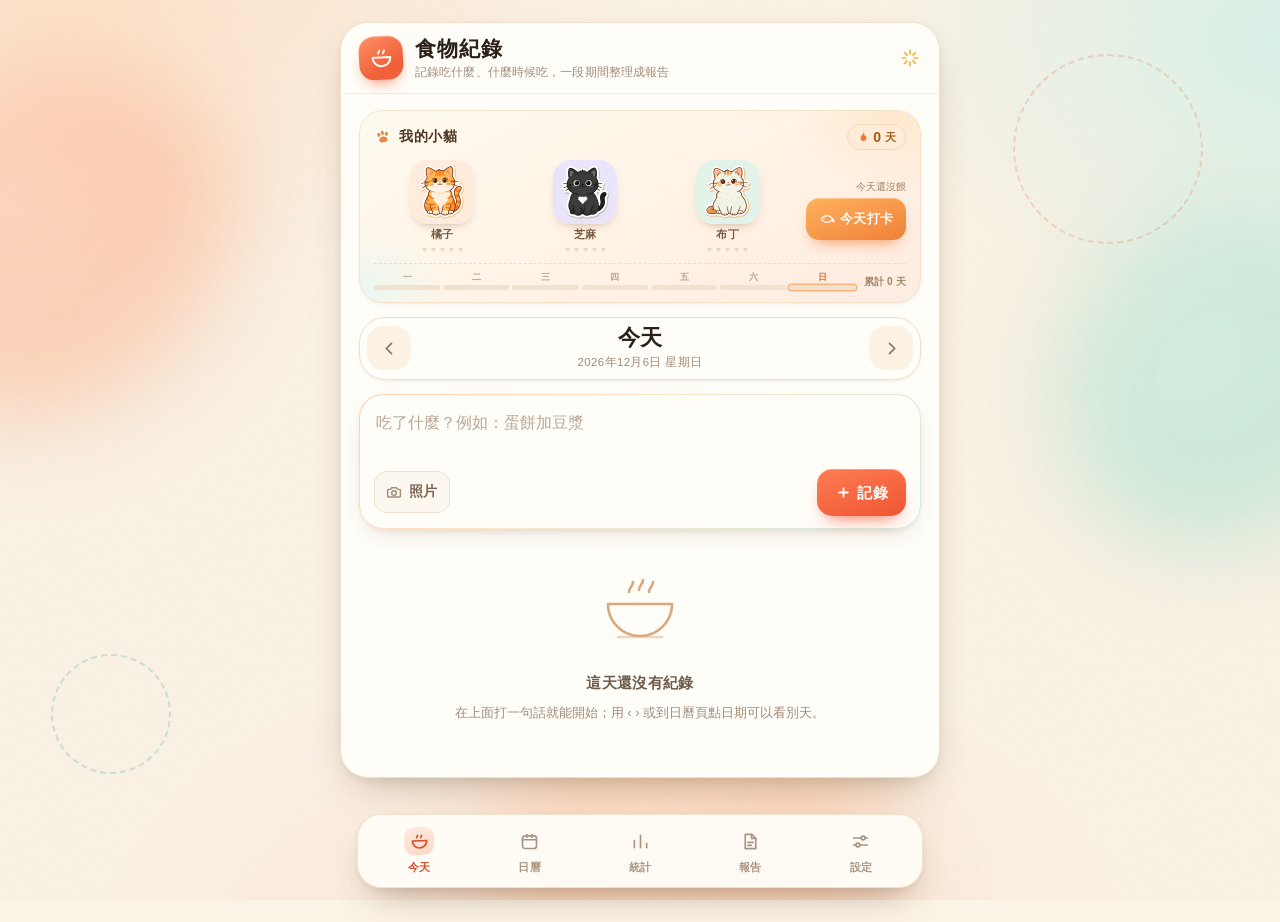
==== index.html @ bfd01aee "feat: 打卡里程碑成就徽章解鎖動畫（六角描邊＋星星蓋章＋光芒，純 CSS 無外部依賴）" ====
<!DOCTYPE html>
<html lang="zh-Hant">
<head>
<meta charset="utf-8">
<meta name="viewport" content="width=device-width,initial-scale=1,viewport-fit=cover">
<meta name="theme-color" content="#FBF3E6">
<meta name="creative-medium" content="interactive-prototype">
<title>食物紀錄</title>
<link rel="preload" as="style" href="styles.css">
<link rel="stylesheet" href="styles.css">
<link rel="preconnect" href="https://miaoda.feishu.cn" crossorigin="anonymous">
<link rel="stylesheet" href="https://miaoda.feishu.cn/fonts/css2?family=Nunito:wght@600;700;800;900&family=Noto+Sans+TC:wght@400;500;700;900&display=swap">
</head>
<body>

<div class="deco" aria-hidden="true">
  <span class="blob blob-a"></span>
  <span class="blob blob-b"></span>
  <span class="blob blob-c"></span>
  <span class="ring ring-a"></span>
  <span class="ring ring-b"></span>
</div>

<div class="app">
  <header class="appbar">
    <div class="brandmark" aria-hidden="true">
      <svg viewBox="0 0 24 24" fill="none" stroke="currentColor" stroke-width="1.8" stroke-linecap="round" stroke-linejoin="round">
        <path d="M3.5 11h17a8.5 8.5 0 0 1-17 0Z"></path>
        <path d="M9 7.2c0-1.4 1.1-1.5 1.1-2.7"></path>
        <path d="M13.6 7.2c0-1.4 1.1-1.5 1.1-2.7"></path>
      </svg>
    </div>
    <div class="brandtext">
      <h1>食物紀錄</h1>
      <p class="sub" id="subline">記錄吃什麼、什麼時候吃，一段期間整理成報告</p>
    </div>
    <span class="hspark" aria-hidden="true">
      <svg viewBox="0 0 24 24" fill="none" stroke="currentColor" stroke-width="1.8" stroke-linecap="round">
        <path d="M12 3.5v4M12 16.5v4M3.5 12h4M16.5 12h4M6.2 6.2l2.6 2.6M15.2 15.2l2.6 2.6M17.8 6.2l-2.6 2.6M8.8 15.2l-2.6 2.6"></path>
      </svg>
    </span>
  </header>

  <div class="demobar" id="demobar" hidden>示範模式 · 可以隨意點，重新整理就還原，不會動到你的紀錄</div>

  <main>
    <!-- 今天 -->
    <section class="view on" id="v-today">
      <section class="petcard" id="petCard" aria-labelledby="petTitle">
        <div class="pethead">
          <div class="ptitle">
            <span class="paw" aria-hidden="true">
              <svg viewBox="0 0 24 24" fill="currentColor"><ellipse cx="6.9" cy="8.4" rx="2.1" ry="2.7"></ellipse><ellipse cx="12" cy="6.4" rx="2.1" ry="2.8"></ellipse><ellipse cx="17.1" cy="8.4" rx="2.1" ry="2.7"></ellipse><path d="M12 11.3c3.1 0 5.6 2.2 5.6 4.6 0 2-1.8 3.2-4 3.2-1.1 0-1.6-.3-1.6-.3s-.5.3-1.6.3c-2.2 0-4-1.2-4-3.2 0-2.4 2.5-4.6 5.6-4.6Z"></path></svg>
            </span>
            <h2 id="petTitle">我的小貓</h2>
          </div>
          <div class="streak" title="連續打卡天數">
            <span class="flame" aria-hidden="true"><svg viewBox="0 0 24 24" fill="currentColor"><path d="M12.7 2.4c.4 3-1.1 4.4-2.5 5.7-1.6 1.4-3.1 2.9-3.1 5.9a5.9 5.9 0 0 0 11.8 0c0-2.3-1-3.9-2.2-5.3-.5 1-1.2 1.7-2 1.8.9-2.9.4-5.8-2-8.1Z"></path></svg></span>
            <b id="petStreak">0</b><span>天</span>
          </div>
        </div>

        <div class="petmain">
          <div class="petrow" id="petRow"></div>
          <div class="petcta">
            <p class="pethint" id="petHint">今天還沒餵</p>
            <button class="checkin" id="petBtn" type="button">
              <svg viewBox="0 0 24 24" fill="none" stroke="currentColor" stroke-width="1.9" stroke-linecap="round" stroke-linejoin="round" aria-hidden="true"><path d="M3.2 12c2.5-3.5 5.5-5.2 9.2-5.2 3.3 0 6 1.8 7.9 5.2-1.9 3.4-4.6 5.2-7.9 5.2-3.7 0-6.7-1.7-9.2-5.2Z"></path><path d="M20.3 12c.9.4 1.5 1 1.8 1.8.3.8.3 1.6 0 2.4-.9-.4-1.5-1-1.8-1.8"></path><circle cx="7.6" cy="11.2" r="0.9" fill="currentColor" stroke="none"></circle></svg>
              <span id="petBtnLabel">今天打卡</span>
            </button>
          </div>
          <div class="bubble" id="petBubble" role="status" aria-live="polite"></div>
        </div>

        <div class="petweek">
          <div class="week" id="petWeek" aria-hidden="true"></div>
          <span class="ptotal" id="petTotalLine">累計 0 天</span>
        </div>
      </section>

      <div class="daterow">
        <button class="iconbtn" id="prevDay" aria-label="前一天">
          <svg viewBox="0 0 24 24" fill="none" stroke="currentColor" stroke-width="2.2" stroke-linecap="round" stroke-linejoin="round"><path d="M14.5 5.5 8 12l6.5 6.5"></path></svg>
        </button>
        <div class="mid">
          <div class="day" id="dayLabel">今天</div>
          <div class="date" id="dateLabel"></div>
        </div>
        <button class="iconbtn" id="nextDay" aria-label="後一天">
          <svg viewBox="0 0 24 24" fill="none" stroke="currentColor" stroke-width="2.2" stroke-linecap="round" stroke-linejoin="round"><path d="M9.5 5.5 16 12l-6.5 6.5"></path></svg>
        </button>
      </div>

      <div class="composer">
        <label class="sr-only" for="quickText">吃了什麼</label>
        <textarea id="quickText" rows="2" placeholder="吃了什麼？例如：蛋餅加豆漿"></textarea>
        <div class="crow">
          <button class="chipbtn" id="photoBtn" type="button">
            <span class="ico" aria-hidden="true">
              <svg viewBox="0 0 24 24" fill="none" stroke="currentColor" stroke-width="1.9" stroke-linecap="round" stroke-linejoin="round">
                <path d="M4.5 8.5h3l1.4-2.2h6.2l1.4 2.2h3a1 1 0 0 1 1 1v8.2a1 1 0 0 1-1 1h-15a1 1 0 0 1-1-1V9.5a1 1 0 0 1 1-1Z"></path>
                <circle cx="12" cy="13.4" r="3.1"></circle>
              </svg>
            </span>
            <span id="photoLabel">照片</span>
          </button>
          <span class="hint" id="photoHint"></span>
          <span class="spacer"></span>
          <button class="primary" id="addBtn" type="button">
            <svg viewBox="0 0 24 24" fill="none" stroke="currentColor" stroke-width="2.6" stroke-linecap="round" aria-hidden="true"><path d="M12 6v12M6 12h12"></path></svg>
            <span>記錄</span>
          </button>
        </div>
        <input type="file" id="photoInput" accept="image/*" hidden>
      </div>

      <div class="freq" id="freqWrap" hidden>
        <div class="lbl">最近常吃</div>
        <div class="row" id="freqRow"></div>
      </div>

      <div id="entryList"></div>
    </section>

    <!-- 日曆 -->
    <section class="view" id="v-calendar">
      <div class="calbar">
        <button class="iconbtn" id="calPrev" aria-label="上個月">
          <svg viewBox="0 0 24 24" fill="none" stroke="currentColor" stroke-width="2.2" stroke-linecap="round" stroke-linejoin="round"><path d="M14.5 5.5 8 12l6.5 6.5"></path></svg>
        </button>
        <div class="t" id="calTitle"></div>
        <button class="iconbtn" id="calNext" aria-label="下個月">
          <svg viewBox="0 0 24 24" fill="none" stroke="currentColor" stroke-width="2.2" stroke-linecap="round" stroke-linejoin="round"><path d="M9.5 5.5 16 12l-6.5 6.5"></path></svg>
        </button>
      </div>
      <div class="calpanel">
        <div class="wd"><span>日</span><span>一</span><span>二</span><span>三</span><span>四</span><span>五</span><span>六</span></div>
        <div class="grid" id="calGrid"></div>
      </div>
      <div class="calsum" id="calSum"></div>
      <div class="calday" id="calDay"></div>
    </section>

    <!-- 統計 -->
    <section class="view" id="v-stats">
      <div class="rangerow" id="rangeRow">
        <button class="rchip" data-range="7">最近 7 天</button>
        <button class="rchip on" data-range="30">最近 30 天</button>
        <button class="rchip" data-range="month">本月</button>
        <button class="rchip" data-range="lastmonth">上月</button>
        <button class="rchip" data-range="custom">自訂</button>
      </div>
      <div class="customrange" id="customRange">
        <input type="date" id="fromDate">
        <span class="to">到</span>
        <input type="date" id="toDate">
        <button class="ghost" id="applyRange">套用</button>
      </div>
      <div class="period" id="periodLine"></div>

      <div class="tiles" id="statTiles"></div>

      <div class="sec">
        <h3><span class="sq mint"></span>記錄完整度</h3>
        <div id="completeness"></div>
      </div>

      <div class="sec">
        <h3><span class="sq grape"></span>最常出現</h3>
        <ul class="rank" id="rankList"></ul>
      </div>

      <div class="sec">
        <h3><span class="sq sun"></span>進食時間分布</h3>
        <div class="hours" id="hourBars"></div>
        <div class="axisline"><span>0</span><span>6</span><span>12</span><span>18</span><span>23</span></div>
        <div class="hint" id="timeLine"></div>
      </div>
    </section>

    <!-- 報告 -->
    <section class="view" id="v-report">
      <div class="rangerow no-print" id="repRangeRow">
        <button class="rchip" data-range="7">最近 7 天</button>
        <button class="rchip on" data-range="30">最近 30 天</button>
        <button class="rchip" data-range="month">本月</button>
        <button class="rchip" data-range="lastmonth">上月</button>
        <button class="rchip" data-range="custom">自訂</button>
      </div>
      <div class="customrange no-print" id="repCustomRange">
        <input type="date" id="repFrom">
        <span class="to">到</span>
        <input type="date" id="repTo">
        <button class="ghost" id="repApply">套用</button>
      </div>
      <div class="opts no-print">
        <label><input type="checkbox" id="optTime" checked>時間</label>
        <label><input type="checkbox" id="optPhoto" checked>照片</label>
        <label><input type="checkbox" id="optSym" checked>症狀</label>
        <label><input type="checkbox" id="optNote" checked>備註</label>
      </div>
      <button class="primary wide no-print" id="printBtn" type="button">
        <svg viewBox="0 0 24 24" fill="none" stroke="currentColor" stroke-width="1.9" stroke-linecap="round" stroke-linejoin="round" aria-hidden="true">
          <path d="M7 9V4.5h10V9"></path>
          <path d="M7 17H5.2a1.2 1.2 0 0 1-1.2-1.2v-5.6A1.2 1.2 0 0 1 5.2 9h13.6a1.2 1.2 0 0 1 1.2 1.2v5.6a1.2 1.2 0 0 1-1.2 1.2H17"></path>
          <path d="M7 13.5h10v6H7Z"></path>
        </svg>
        <span>列印 / 存成 PDF</span>
      </button>
      <div class="hint center no-print">在列印對話框選「另存為 PDF」即可</div>
      <div class="sheet" id="reportSheet"></div>
    </section>

    <!-- 設定 -->
    <section class="view" id="v-settings">
      <div class="vhead">
        <h2>資料與備份</h2>
        <p>紀錄只留在這台裝置，備份是你的安全網。</p>
      </div>

      <button class="setbtn" id="exportBtn">
        <span class="ico"><svg viewBox="0 0 24 24" fill="none" stroke="currentColor" stroke-width="1.9" stroke-linecap="round" stroke-linejoin="round"><path d="M12 4v11"></path><path d="m7.5 10.5 4.5 4.5 4.5-4.5"></path><path d="M5 18.5h14"></path></svg></span>
        <span class="lbl">匯出備份</span><span class="k">JSON</span>
      </button>
      <label class="setbtn" id="importBtn" for="importInput">
        <span class="ico"><svg viewBox="0 0 24 24" fill="none" stroke="currentColor" stroke-width="1.9" stroke-linecap="round" stroke-linejoin="round"><path d="M12 15V4"></path><path d="m7.5 8.5 4.5-4.5 4.5 4.5"></path><path d="M5 18.5h14"></path></svg></span>
        <span class="lbl">匯入備份</span><span class="k">合併資料</span>
      </label>
      <input type="file" id="importInput" accept="application/json,.json" style="position:absolute;left:-9999px;top:0;width:1px;height:1px;opacity:0">
      <button class="setbtn" id="copyBtn">
        <span class="ico"><svg viewBox="0 0 24 24" fill="none" stroke="currentColor" stroke-width="1.9" stroke-linecap="round" stroke-linejoin="round"><rect x="8.5" y="8.5" width="11" height="11" rx="2.2"></rect><path d="M15.5 8.5v-2a1 1 0 0 0-1-1h-9a1 1 0 0 0-1 1v9a1 1 0 0 0 1 1h2"></path></svg></span>
        <span class="lbl">複製備份文字</span><span class="k">匯出失敗時用</span>
      </button>
      <button class="setbtn" id="deployBtn">
        <span class="ico"><svg viewBox="0 0 24 24" fill="none" stroke="currentColor" stroke-width="1.9" stroke-linecap="round" stroke-linejoin="round"><path d="M12 3.5v10"></path><path d="m8 10 4 4 4-4"></path><path d="M4.5 15.5v3a1.5 1.5 0 0 0 1.5 1.5h12a1.5 1.5 0 0 0 1.5-1.5v-3"></path></svg></span>
        <span class="lbl">下載單檔案</span><span class="k">部署用 · HTML</span>
      </button>
      <button class="setbtn" id="storageBtn">
        <span class="ico"><svg viewBox="0 0 24 24" fill="none" stroke="currentColor" stroke-width="1.9" stroke-linecap="round" stroke-linejoin="round"><ellipse cx="12" cy="6.5" rx="7" ry="3"></ellipse><path d="M5 6.5v11c0 1.7 3.1 3 7 3s7-1.3 7-3v-11"></path><path d="M5 12c0 1.7 3.1 3 7 3s7-1.3 7-3"></path></svg></span>
        <span class="lbl">本機儲存空間</span><span class="k" id="storageLine">查看</span>
      </button>
      <button class="setbtn" id="demoBtn">
        <span class="ico"><svg viewBox="0 0 24 24" fill="none" stroke="currentColor" stroke-width="1.9" stroke-linecap="round" stroke-linejoin="round"><path d="M12 3.5 14.1 9l5.9.4-4.6 3.7 1.5 5.7-4.9-3-4.9 3 1.5-5.7L4 9.4 9.9 9Z"></path></svg></span>
        <span class="lbl">載入範例資料</span><span class="k">測試用</span>
      </button>
      <button class="setbtn dangerbtn" id="clearBtn">
        <span class="ico"><svg viewBox="0 0 24 24" fill="none" stroke="currentColor" stroke-width="1.9" stroke-linecap="round" stroke-linejoin="round"><path d="M4.5 7h15"></path><path d="M9.5 7V4.8h5V7"></path><path d="M6.5 7l.9 12.2h9.2L17.5 7"></path></svg></span>
        <span class="lbl">清空所有紀錄</span><span class="k">不可復原</span>
      </button>

      <div class="info">
        <p>資料只存在這台裝置的瀏覽器裡（IndexedDB），不會上傳。</p>
        <p>換裝置、換網址、清瀏覽器資料、或長時間（超過一週）沒開，都可能看不到舊紀錄，所以請定期「匯出備份」。</p>
        <p class="backupline" id="backupLine">還沒有備份紀錄</p>
        <p class="ver">目前版本：v0.2（日曆可就地查看與修改）</p>
      </div>
    </section>
  </main>
</div>

<nav class="tabbar" id="tabbar">
  <button class="on" data-view="today">
    <span class="ic"><svg viewBox="0 0 24 24" fill="none" stroke="currentColor" stroke-width="1.9" stroke-linecap="round" stroke-linejoin="round"><path d="M3.8 11.2h16.4a8.2 8.2 0 0 1-16.4 0Z"></path><path d="M9 7.6c0-1.3 1-1.4 1-2.6"></path><path d="M13.6 7.6c0-1.3 1-1.4 1-2.6"></path></svg></span>
    <span>今天</span>
  </button>
  <button data-view="calendar">
    <span class="ic"><svg viewBox="0 0 24 24" fill="none" stroke="currentColor" stroke-width="1.9" stroke-linecap="round" stroke-linejoin="round"><rect x="4" y="5.5" width="16" height="14.5" rx="3"></rect><path d="M4 10h16M9 4v3M15 4v3"></path></svg></span>
    <span>日曆</span>
  </button>
  <button data-view="stats">
    <span class="ic"><svg viewBox="0 0 24 24" fill="none" stroke="currentColor" stroke-width="1.9" stroke-linecap="round" stroke-linejoin="round"><path d="M5 19V11M12 19V5M19 19v-5"></path></svg></span>
    <span>統計</span>
  </button>
  <button data-view="report">
    <span class="ic"><svg viewBox="0 0 24 24" fill="none" stroke="currentColor" stroke-width="1.9" stroke-linecap="round" stroke-linejoin="round"><path d="M6 3.8h7.5l4.5 4.5v11.9H6Z"></path><path d="M13.2 3.9v4.6h4.5M9 13h6M9 16.5h4"></path></svg></span>
    <span>報告</span>
  </button>
  <button data-view="settings">
    <span class="ic"><svg viewBox="0 0 24 24" fill="none" stroke="currentColor" stroke-width="1.9" stroke-linecap="round" stroke-linejoin="round"><path d="M4 8h9M17 8h3M4 16h3M11 16h9"></path><circle cx="15" cy="8" r="2.2"></circle><circle cx="9" cy="16" r="2.2"></circle></svg></span>
    <span>設定</span>
  </button>
</nav>

<div class="toast" id="toast"><span id="toastText"></span><button id="toastAct" hidden></button></div>

<div class="badgefx" id="badgeFx" hidden aria-hidden="true">
  <div class="badgecard" role="dialog" aria-modal="true" aria-labelledby="badgeTitle">
    <div class="badgewrap">
      <svg class="badgerays" viewBox="0 0 200 200" aria-hidden="true">
        <g>
          <rect x="97" y="10" width="6" height="30" rx="3" transform="rotate(0 100 100)"></rect>
          <rect x="97" y="10" width="6" height="30" rx="3" transform="rotate(30 100 100)"></rect>
          <rect x="97" y="10" width="6" height="30" rx="3" transform="rotate(60 100 100)"></rect>
          <rect x="97" y="10" width="6" height="30" rx="3" transform="rotate(90 100 100)"></rect>
          <rect x="97" y="10" width="6" height="30" rx="3" transform="rotate(120 100 100)"></rect>
          <rect x="97" y="10" width="6" height="30" rx="3" transform="rotate(150 100 100)"></rect>
          <rect x="97" y="10" width="6" height="30" rx="3" transform="rotate(180 100 100)"></rect>
          <rect x="97" y="10" width="6" height="30" rx="3" transform="rotate(210 100 100)"></rect>
          <rect x="97" y="10" width="6" height="30" rx="3" transform="rotate(240 100 100)"></rect>
          <rect x="97" y="10" width="6" height="30" rx="3" transform="rotate(270 100 100)"></rect>
          <rect x="97" y="10" width="6" height="30" rx="3" transform="rotate(300 100 100)"></rect>
          <rect x="97" y="10" width="6" height="30" rx="3" transform="rotate(330 100 100)"></rect>
        </g>
      </svg>
      <svg class="badgehex" viewBox="0 0 200 200" aria-hidden="true">
        <path class="hex-fill" d="M100 27 L157 60 V140 L100 173 L43 140 V60 Z"></path>
        <path class="hex-stroke" d="M100 14 L168 53 V147 L100 186 L32 147 V53 Z" pathLength="100"></path>
      </svg>
      <svg class="badgestar" viewBox="0 0 24 24" aria-hidden="true">
        <path d="M12 2.2l2.95 6.2 6.75.93-4.9 4.63 1.2 6.64L12 17.42l-6 3.18 1.2-6.64-4.9-4.63 6.75-.93Z"></path>
      </svg>
    </div>
    <p class="badgekicker">成就解鎖</p>
    <h2 class="badgetitle" id="badgeTitle">初次相遇</h2>
    <p class="badgesub" id="badgeSub">連續 1 天 · 親密度 1／5</p>
    <p class="badgetap">點一下關閉</p>
  </div>
</div>

<script src="app.js"></script>
</body>
</html>
---- styles.css ----
/* =========================================================
   食物紀錄 — 暖奶油手帳視覺
   ========================================================= */

:root{
  --cream:#FBF3E6;
  --paper:#FFFDF8;
  --paper-2:#FDF7ED;
  --ink:#2C2118;
  --ink-2:#6F5D4B;
  --ink-3:#A08D78;
  --line:#EFDFC9;
  --line-2:#F6EBDB;

  --tomato:#F0603A;
  --tomato-d:#D64E2B;
  --tomato-soft:#FFE8DF;
  --sun:#E7A11A;
  --sun-soft:#FFF2D2;
  --mint:#1FA890;
  --mint-soft:#DDF4EE;
  --grape:#7A5FE6;
  --grape-soft:#EBE5FF;
  --sky:#3E7FE0;
  --sky-soft:#E4EEFF;
  --amber:#C87A18;
  --amber-soft:#FDEFD8;

  --r-xl:28px;
  --r-lg:22px;
  --r-md:16px;
  --r-sm:12px;

  --sh-1:0 1px 2px rgba(92,61,28,.05), 0 3px 8px -3px rgba(92,61,28,.06);
  --sh-2:0 10px 26px -14px rgba(92,61,28,.30), 0 2px 6px rgba(92,61,28,.05);
  --sh-3:0 18px 40px -18px rgba(92,61,28,.42), 0 3px 10px rgba(92,61,28,.06);

  --font-body:"Noto Sans TC",-apple-system,"PingFang TC","Microsoft JhengHei",sans-serif;
  --font-num:"Nunito","Noto Sans TC",-apple-system,sans-serif;
}

*{box-sizing:border-box;-webkit-tap-highlight-color:transparent}
html,body{margin:0;padding:0}
html{-webkit-text-size-adjust:100%}

body{
  min-height:100vh;
  color:var(--ink);
  font-family:var(--font-body);
  font-size:16px;
  line-height:1.55;
  background:
    radial-gradient(880px 600px at 6% -8%, #FFE2C8 0%, rgba(255,226,200,0) 62%),
    radial-gradient(720px 520px at 102% 4%, #D9F2E9 0%, rgba(217,242,233,0) 58%),
    radial-gradient(900px 620px at 48% 112%, #FFE6D6 0%, rgba(255,230,214,0) 60%),
    var(--cream);
  background-attachment:fixed;
}

body::after{
  content:"";
  position:fixed;
  inset:0;
  pointer-events:none;
  z-index:0;
  opacity:.32;
  background-image:url("data:image/svg+xml;utf8,<svg xmlns='http://www.w3.org/2000/svg' width='140' height='140'><filter id='n'><feTurbulence type='fractalNoise' baseFrequency='.82' numOctaves='3' stitchTiles='stitch'/><feColorMatrix type='saturate' values='0'/></filter><rect width='140' height='140' filter='url(%23n)' opacity='.24'/></svg>");
  mix-blend-mode:multiply;
}

.sr-only{position:absolute;width:1px;height:1px;padding:0;margin:-1px;overflow:hidden;clip:rect(0 0 0 0);white-space:nowrap;border:0}

::selection{background:#FFD9C9;color:#4A2A18}

:where(button,input,textarea,select,label[for]):focus-visible{
  outline:2px solid var(--tomato);
  outline-offset:2px;
  border-radius:10px;
}

/* ---------- 背景裝飾 ---------- */
.deco{position:fixed;inset:0;z-index:0;pointer-events:none;overflow:hidden}
.blob{position:absolute;border-radius:50%;filter:blur(46px);opacity:.55;animation:drift 26s ease-in-out infinite alternate}
.blob-a{width:380px;height:380px;left:-130px;top:6%;background:radial-gradient(circle at 35% 35%,#FFC7A6,#FFB18B 60%,rgba(255,177,139,0) 72%)}
.blob-b{width:340px;height:340px;right:-120px;top:24%;background:radial-gradient(circle at 40% 40%,#BEEBDD,#9EE0CE 60%,rgba(158,224,206,0) 72%);animation-delay:-7s}
.blob-c{width:420px;height:420px;left:38%;bottom:-190px;background:radial-gradient(circle at 40% 40%,#FFD6B8,#FFC6A4 60%,rgba(255,198,164,0) 72%);animation-delay:-14s}
.ring{position:absolute;border:2px dashed rgba(240,96,58,.22);border-radius:50%}
.ring-a{width:190px;height:190px;right:6%;top:6%}
.ring-b{width:120px;height:120px;left:4%;bottom:14%;border-color:rgba(31,168,144,.22)}
@keyframes drift{from{transform:translate3d(0,0,0) scale(1)}to{transform:translate3d(18px,-24px,0) scale(1.07)}}

/* ---------- 應用外殼 ---------- */
.app{
  position:relative;
  z-index:1;
  width:100%;
  max-width:600px;
  margin:22px auto 120px;
  background:var(--paper);
  border:1px solid #F1E1CC;
  border-radius:var(--r-xl);
  box-shadow:var(--sh-3);
}

.appbar{
  position:sticky;
  top:0;
  z-index:24;
  display:flex;
  align-items:center;
  gap:12px;
  padding:13px 18px 12px;
  background:rgba(255,253,248,.9);
  backdrop-filter:blur(14px) saturate(1.2);
  -webkit-backdrop-filter:blur(14px) saturate(1.2);
  border-bottom:1px solid var(--line-2);
  border-radius:var(--r-xl) var(--r-xl) 0 0;
}
.brandmark{
  flex:0 0 auto;
  width:44px;height:44px;
  border-radius:15px;
  display:grid;place-items:center;
  color:#fff;
  background:linear-gradient(150deg,#FF8F63,#F0603A 70%);
  box-shadow:0 8px 16px -8px rgba(240,96,58,.95), inset 0 1px 0 rgba(255,255,255,.35);
  transform:rotate(-3deg);
}
.brandmark svg{width:25px;height:25px}
.brandtext{flex:1;min-width:0}
.appbar h1{
  margin:0;
  font-size:21px;
  font-weight:900;
  letter-spacing:.04em;
  line-height:1.25;
}
.appbar .sub{
  margin:2px 0 0;
  font-size:11.5px;
  color:var(--ink-3);
  line-height:1.45;
  letter-spacing:.01em;
}
.hspark{flex:0 0 auto;color:#F2B23C;animation:twinkle 4.5s ease-in-out infinite}
.hspark svg{width:22px;height:22px;display:block}
@keyframes twinkle{0%,100%{transform:scale(.9) rotate(0);opacity:.7}50%{transform:scale(1.08) rotate(18deg);opacity:1}}

.demobar{
  margin:0;
  padding:9px 16px;
  background:linear-gradient(90deg,#FFF0D6,#FFE6C7);
  color:#8A5A10;
  font-size:12px;
  font-weight:600;
  text-align:center;
  border-bottom:1px solid #F3DCB8;
  line-height:1.5;
}

main{padding:16px 18px 26px}
.view{display:none;padding:0}
.view.on{display:block;animation:viewIn .3s cubic-bezier(.2,.8,.3,1) both}
@keyframes viewIn{from{opacity:0;transform:translateY(7px)}to{opacity:1;transform:none}}

/* ---------- 日期列 ---------- */
.daterow{
  display:flex;
  align-items:center;
  gap:8px;
  padding:7px;
  background:var(--paper);
  border:1px solid var(--line);
  border-radius:26px;
  box-shadow:var(--sh-1);
  margin-bottom:14px;
}
.daterow .mid{flex:1;text-align:center;min-width:0}
.daterow .day{
  font-family:var(--font-num);
  font-size:22px;
  font-weight:900;
  letter-spacing:.01em;
  line-height:1.2;
}
.daterow .date{font-size:11.5px;color:var(--ink-3);margin-top:2px;letter-spacing:.03em}

.iconbtn{
  width:44px;height:44px;
  flex:0 0 auto;
  border:0;
  border-radius:16px;
  background:#FBF2E4;
  color:#8A7560;
  display:grid;place-items:center;
  cursor:pointer;
  transition:background .18s,color .18s,transform .14s;
}
.iconbtn svg{width:19px;height:19px}
.iconbtn:hover{background:var(--tomato-soft);color:var(--tomato-d)}
.iconbtn:active{transform:scale(.93)}

/* ---------- 輸入區 ---------- */
.composer{
  position:relative;
  padding:14px 14px 12px;
  border-radius:24px;
  border:1.5px solid transparent;
  background:
    linear-gradient(var(--paper),var(--paper)) padding-box,
    linear-gradient(140deg,#FFCDB4,#FFE6CB 42%,#CDEDE0) border-box;
  box-shadow:var(--sh-2);
}
.composer:focus-within{
  background:
    linear-gradient(var(--paper),var(--paper)) padding-box,
    linear-gradient(140deg,#FF9E76,#FFD2A8 45%,#79D7C2) border-box;
  box-shadow:0 14px 30px -16px rgba(240,96,58,.5), 0 2px 6px rgba(92,61,28,.05);
}
.composer textarea{
  display:block;
  width:100%;
  border:0;
  background:transparent;
  resize:none;
  font:inherit;
  font-size:16px;
  line-height:1.55;
  min-height:54px;
  outline:none;
  color:var(--ink);
}
.composer textarea::placeholder{color:#B9A794}

.crow{display:flex;align-items:center;gap:8px;margin-top:6px}
.crow .spacer{flex:1}

.chipbtn{
  display:inline-flex;
  align-items:center;
  gap:6px;
  border:1px solid var(--line);
  background:#FDF8EF;
  border-radius:13px;
  padding:8px 12px 8px 10px;
  font:inherit;
  font-size:13.5px;
  font-weight:600;
  color:#7A6652;
  cursor:pointer;
  min-height:42px;
  transition:background .18s,border-color .18s,color .18s,transform .14s;
}
.chipbtn .ico{display:grid;place-items:center;color:#A18D78}
.chipbtn .ico svg{width:18px;height:18px}
.chipbtn:hover{border-color:#F3C3AE;background:#FFF4EC;color:var(--tomato-d)}
.chipbtn:active{transform:scale(.97)}
.chipbtn.attached{border-color:#A9DED2;background:var(--mint-soft);color:#0E7D69}
.chipbtn.attached .ico{color:#0E7D69}

.primary{
  display:inline-flex;
  align-items:center;
  justify-content:center;
  gap:5px;
  border:0;
  border-radius:15px;
  padding:12px 18px;
  min-height:46px;
  background:linear-gradient(160deg,#FF7C53,#EE5533);
  color:#fff;
  font:inherit;
  font-size:15px;
  font-weight:800;
  letter-spacing:.03em;
  cursor:pointer;
  box-shadow:0 10px 18px -10px rgba(238,85,51,.95), inset 0 1px 0 rgba(255,255,255,.28);
  transition:transform .16s,box-shadow .18s,filter .18s;
}
.primary svg{width:17px;height:17px}
.primary:hover{transform:translateY(-1px);box-shadow:0 14px 22px -10px rgba(238,85,51,1), inset 0 1px 0 rgba(255,255,255,.28)}
.primary:active{transform:translateY(0) scale(.97)}
.primary:disabled{background:#E2D5C4;box-shadow:none;cursor:default;color:#fff}
.primary.wide{width:100%;margin-bottom:8px;font-size:15px;min-height:50px;border-radius:17px}

.ghost{
  border:1px solid var(--line);
  background:var(--paper);
  border-radius:13px;
  padding:9px 15px;
  font:inherit;
  font-size:14px;
  font-weight:600;
  color:#6F5D4B;
  cursor:pointer;
  min-height:42px;
  transition:background .18s,border-color .18s,transform .14s;
}
.ghost:hover{background:#FDF5EA;border-color:#E6CFB2}
.ghost:active{transform:scale(.97)}

.hint{font-size:12px;color:var(--ink-3);line-height:1.6}
.hint.center{text-align:center;margin:2px 0 8px}
#photoHint{cursor:pointer;flex:1;min-width:0;overflow:hidden;text-overflow:ellipsis;white-space:nowrap}
#photoHint:empty{display:none}

/* ---------- 常用 ---------- */
.freq{margin:16px 0 4px}
.freq .lbl{
  font-size:11px;
  font-weight:800;
  letter-spacing:.16em;
  color:var(--ink-3);
  margin-bottom:8px;
}
.freq .row{display:flex;flex-wrap:wrap;gap:7px}
.fchip{
  border:1px solid var(--line);
  background:var(--paper);
  border-radius:999px;
  padding:7px 13px;
  font:inherit;
  font-size:13.5px;
  color:#6A5744;
  cursor:pointer;
  transition:.16s;
}
.fchip:hover{border-color:#F5B79F;background:#FFF6F0;color:var(--tomato-d);transform:translateY(-1px)}
.fchip:active{transform:scale(.96)}

/* ---------- 小貓打卡 ---------- */
.petcard{
  position:relative;
  overflow:hidden;
  margin-bottom:14px;
  padding:13px 14px 12px;
  border-radius:24px;
  border:1px solid #F6E2C9;
  background:
    radial-gradient(150px 110px at 96% 0%, #FFE7CE 0%, rgba(255,231,206,0) 72%),
    radial-gradient(130px 110px at 0% 100%, #E9F7F1 0%, rgba(233,247,241,0) 70%),
    linear-gradient(150deg,#FFFAF0,#FFF2E4 60%,#FDEBE1);
  box-shadow:var(--sh-1);
}
.pethead{display:flex;align-items:center;gap:8px;margin-bottom:10px}
.ptitle{flex:1;display:flex;align-items:center;gap:7px;min-width:0}
.ptitle h2{margin:0;font-size:14px;font-weight:900;letter-spacing:.04em;color:#4E3626}
.paw{display:grid;place-items:center;color:#E08A4E}
.paw svg{width:18px;height:18px;display:block;transform:rotate(-8deg)}
.streak{
  display:inline-flex;
  align-items:center;
  gap:4px;
  padding:4px 9px;
  border-radius:999px;
  background:#FFEBD8;
  border:1px solid #F8D8B6;
  color:#A65C18;
  font-size:10.5px;
  font-weight:700;
}
.streak b{font-family:var(--font-num);font-size:14px;font-weight:900;line-height:1}
.streak .flame{display:grid;place-items:center;color:#EE7A34}
.streak .flame svg{width:12px;height:12px;display:block}

.petmain{position:relative;display:flex;align-items:flex-end;gap:10px}
.petrow{flex:1;min-width:0;display:flex;gap:6px;align-items:flex-end}
.cat{
  flex:1;
  min-width:0;
  display:flex;
  flex-direction:column;
  align-items:center;
  gap:4px;
  padding:0;
  border:0;
  background:none;
  font:inherit;
  cursor:pointer;
  border-radius:16px;
}
.catpic{
  width:100%;
  max-width:64px;
  aspect-ratio:1/1;
  border-radius:18px;
  overflow:hidden;
  background:#FFEBDD;
  box-shadow:0 5px 12px -7px rgba(120,70,30,.55), inset 0 0 0 1px rgba(255,255,255,.5);
  transition:transform .22s cubic-bezier(.2,.9,.3,1.3),box-shadow .22s;
}
.catpic img{display:block;width:100%;height:100%;object-fit:cover}
.cat:hover .catpic{transform:translateY(-3px) rotate(-2deg);box-shadow:0 9px 16px -8px rgba(120,70,30,.6)}
.cat:active .catpic{transform:scale(.96)}
.catname{font-size:11px;font-weight:700;color:#7A5B41;letter-spacing:.02em;line-height:1.2}
.hearts{display:flex;gap:2px;height:8px;align-items:center}
.hearts svg{width:7px;height:7px;fill:#EBD9C4;transition:fill .3s,transform .3s;display:block}
.hearts svg.on{fill:var(--cc,#EE8B3E);transform:scale(1.05)}

.petcta{flex:0 0 auto;display:flex;flex-direction:column;align-items:flex-end;gap:5px;padding-bottom:13px}
.pethint{margin:0;font-size:10px;color:#A08363;text-align:right;line-height:1.3;letter-spacing:.01em;max-width:92px}
.checkin{
  display:inline-flex;
  align-items:center;
  justify-content:center;
  gap:5px;
  min-height:42px;
  padding:0 13px;
  border:0;
  border-radius:13px;
  background:linear-gradient(160deg,#FFB25C,#F0803A);
  color:#fff;
  font:inherit;
  font-size:12.5px;
  font-weight:800;
  letter-spacing:.02em;
  white-space:nowrap;
  cursor:pointer;
  box-shadow:0 9px 16px -9px rgba(240,128,58,.95), inset 0 1px 0 rgba(255,255,255,.3);
  transition:transform .16s,box-shadow .18s,background .2s;
}
.checkin svg{width:16px;height:16px;flex:0 0 auto}
.checkin:hover{transform:translateY(-1px);box-shadow:0 13px 20px -9px rgba(240,128,58,1), inset 0 1px 0 rgba(255,255,255,.3)}
.checkin:active{transform:scale(.96)}
.checkin.done{background:linear-gradient(160deg,#8FDCC7,#38B79B);box-shadow:0 8px 14px -9px rgba(56,183,155,.95);cursor:default}
.checkin:disabled{opacity:1}

.petweek{display:flex;align-items:center;gap:8px;margin-top:10px;padding-top:9px;border-top:1px dashed #F0DCC2}
.week{flex:1;display:flex;gap:3px;min-width:0}
.week .day{flex:1;display:flex;flex-direction:column;align-items:center;gap:3px;min-width:0}
.week .day span{font-size:9px;font-weight:700;color:#BBA489;line-height:1}
.week .day i{display:block;width:100%;height:5px;border-radius:3px;background:#F1E2CF}
.week .day.on i{background:linear-gradient(90deg,#FFC67F,#F0873F)}
.week .day.today span{color:#DE6F2E}
.week .day.today i{box-shadow:0 0 0 1.5px #F9B57F}
.ptotal{flex:0 0 auto;font-size:10px;font-weight:700;color:#A08363;letter-spacing:.02em}

.bubble{
  position:absolute;
  left:2px;
  top:-5px;
  z-index:3;
  max-width:74%;
  padding:7px 10px;
  background:#fff;
  border:1px solid #F3DCC2;
  border-radius:12px;
  color:#6B4A2E;
  font-size:11px;
  font-weight:600;
  line-height:1.45;
  box-shadow:0 9px 18px -11px rgba(120,80,40,.75);
  opacity:0;
  transform:translateY(4px) scale(.96);
  transform-origin:20% 100%;
  transition:opacity .2s,transform .24s cubic-bezier(.2,.9,.3,1.3);
  pointer-events:none;
}
.bubble.on{opacity:1;transform:none}
.bubble::after{
  content:"";
  position:absolute;
  left:22px;
  bottom:-5px;
  width:9px;
  height:9px;
  background:#fff;
  border-right:1px solid #F3DCC2;
  border-bottom:1px solid #F3DCC2;
  transform:rotate(45deg);
  border-radius:0 0 3px 0;
}
.petcard.celebrate .catpic{animation:catHop .62s cubic-bezier(.3,1.5,.5,1)}
.petcard.celebrate .cat:nth-child(2) .catpic{animation-delay:.07s}
.petcard.celebrate .cat:nth-child(3) .catpic{animation-delay:.14s}
.petcard.celebrate .hearts svg.on{animation:heartPop .5s cubic-bezier(.3,1.6,.5,1) both}
.petcard.celebrate .hearts svg.on:nth-child(2){animation-delay:.05s}
.petcard.celebrate .hearts svg.on:nth-child(3){animation-delay:.1s}
.petcard.celebrate .hearts svg.on:nth-child(4){animation-delay:.15s}
.petcard.celebrate .hearts svg.on:nth-child(5){animation-delay:.2s}
.cat.hop .catpic{animation:catHop .6s cubic-bezier(.3,1.5,.5,1)}
@keyframes catHop{0%{transform:translateY(0) rotate(0)}32%{transform:translateY(-9px) rotate(-4deg)}64%{transform:translateY(1px) rotate(1deg)}100%{transform:translateY(0) rotate(0)}}
@keyframes heartPop{0%{transform:scale(.4)}55%{transform:scale(1.5)}100%{transform:scale(1.05)}}

/* ---------- 餐次色票 ---------- */
[data-meal="早餐"]{--mc:#D9930F;--mc-soft:#FFF0CE;--mc-deep:#8A5C05}
[data-meal="午餐"]{--mc:#E2552F;--mc-soft:#FFE7DE;--mc-deep:#A4341A}
[data-meal="點心"]{--mc:#159E86;--mc-soft:#DCF4EE;--mc-deep:#0B6B5B}
[data-meal="晚餐"]{--mc:#6B51DC;--mc-soft:#EBE6FF;--mc-deep:#4A34B0}
[data-meal="宵夜"]{--mc:#3C6FDB;--mc-soft:#E4EDFF;--mc-deep:#2549A0}
[data-meal="其他"]{--mc:#8A7562;--mc-soft:#F2EADF;--mc-deep:#5E4C3C}

/* ---------- 紀錄清單 ---------- */
.mealgroup{margin-top:18px}
.gtitle{
  display:flex;
  align-items:center;
  gap:8px;
  margin:0 2px 9px;
  font-size:12.5px;
  font-weight:800;
  letter-spacing:.14em;
  color:var(--ink-3);
}
.gtitle::before{
  content:"";
  width:9px;height:9px;
  border-radius:50%;
  background:var(--mc,#D9C8B4);
  box-shadow:0 0 0 3px var(--mc-soft,rgba(217,200,180,.45));
}
.gtitle .gcount{
  font-family:var(--font-num);
  font-style:normal;
  font-size:11.5px;
  font-weight:800;
  letter-spacing:0;
  color:var(--mc,var(--ink-3));
  background:var(--mc-soft,#F5EDE2);
  border-radius:999px;
  padding:1px 8px;
}

.card{
  position:relative;
  display:flex;
  flex-wrap:wrap;
  align-items:flex-start;
  gap:10px;
  padding:14px;
  margin-bottom:10px;
  background:var(--paper);
  border:1px solid var(--line-2);
  border-radius:20px;
  box-shadow:var(--sh-1);
  transition:transform .18s,box-shadow .18s,border-color .18s;
  animation:cardIn .34s cubic-bezier(.2,.9,.3,1.15) both;
}
.mealgroup .card:nth-child(2){animation-delay:.02s}
.mealgroup .card:nth-child(3){animation-delay:.05s}
.mealgroup .card:nth-child(4){animation-delay:.08s}
.mealgroup .card:nth-child(5){animation-delay:.11s}
@keyframes cardIn{from{opacity:0;transform:translateY(10px) scale(.985)}to{opacity:1;transform:none}}
@media (hover:hover){
  .card:hover{transform:translateY(-2px);box-shadow:var(--sh-2);border-color:#F3E0C8}
}
.card .cardmain{flex:1;min-width:0}
.card .meta{display:flex;align-items:center;gap:7px;flex-wrap:wrap}
.card .time{
  font-family:var(--font-num);
  font-variant-numeric:tabular-nums;
  font-size:13.5px;
  font-weight:800;
  color:var(--mc-deep,#5E4C3C);
  background:var(--mc-soft,#F5EDE2);
  border-radius:9px;
  padding:2px 8px;
  letter-spacing:.02em;
}
.card .meal{
  font-size:11px;
  font-weight:600;
  color:var(--ink-3);
  background:#FAF3E8;
  border-radius:7px;
  padding:2px 7px;
  letter-spacing:.04em;
}
.card .text{
  font-size:15.5px;
  line-height:1.5;
  margin-top:7px;
  word-break:break-word;
  color:var(--ink);
}
.card .text.muted{color:var(--ink-3);font-style:italic}
.card .note{
  font-size:13px;
  color:#6E5C4A;
  margin-top:9px;
  background:#FBF3E7;
  border-left:3px solid #EBD7BC;
  border-radius:0 10px 10px 0;
  padding:7px 10px;
  line-height:1.6;
}
.card .syms{display:flex;flex-wrap:wrap;gap:5px;margin-top:9px}
.sym{
  font-size:11.5px;
  font-weight:600;
  background:var(--amber-soft);
  color:#8A4B08;
  border-radius:999px;
  padding:2px 9px;
}
.thumb{
  width:70px;height:70px;
  object-fit:cover;
  border-radius:16px;
  flex:0 0 auto;
  background:#F4EADB;
  box-shadow:inset 0 0 0 1px rgba(120,85,50,.08);
}
.thumb.big{width:92px;height:92px}

.cardfoot{flex:0 0 auto;display:flex;flex-direction:column;gap:5px}
.link{
  width:34px;height:34px;
  display:grid;place-items:center;
  border:1px solid var(--line-2);
  background:var(--paper);
  border-radius:11px;
  color:#B3A08B;
  cursor:pointer;
  transition:.16s;
}
.link svg{width:16px;height:16px}
.link:hover{background:var(--mint-soft);border-color:#B7E2D7;color:#0E7D69}
.link.danger:hover{background:#FDE8E4;border-color:#F7CFC6;color:#C0392B}
.link:active{transform:scale(.92)}

.card .editbox{
  flex:1 0 100%;
  width:100%;
  margin-top:12px;
  padding:12px;
  background:#FBF5EA;
  border:1px solid var(--line-2);
  border-radius:16px;
}
.editbox{display:none}
.editbox.on{display:block;animation:cardIn .24s ease both}
.editrow{display:flex;gap:8px;margin-bottom:8px}
.editrow:last-child{margin-bottom:0}
.editrow input,
.editrow select,
.editrow textarea{
  font:inherit;
  font-size:14px;
  border:1px solid var(--line);
  border-radius:11px;
  padding:9px 10px;
  background:var(--paper);
  color:var(--ink);
  outline:none;
  min-height:40px;
}
.editrow input:focus,.editrow select:focus,.editrow textarea:focus{
  border-color:#F0A98C;
  box-shadow:0 0 0 3px #FFE9DF;
}
.editrow input[type=time]{width:114px;font-family:var(--font-num);font-weight:700}
.editrow select{flex:1;appearance:none;background-image:url("data:image/svg+xml;utf8,<svg xmlns='http://www.w3.org/2000/svg' width='12' height='12' viewBox='0 0 24 24' fill='none' stroke='%23A08D78' stroke-width='2.4' stroke-linecap='round'><path d='m6 9 6 6 6-6'/></svg>");background-repeat:no-repeat;background-position:right 11px center;padding-right:30px}
.editrow textarea{flex:1;resize:vertical;min-height:58px;line-height:1.5}
.symtoggle{display:flex;flex-wrap:wrap;gap:6px;margin:2px 0 10px}
.symtoggle button{
  border:1px solid var(--line);
  background:var(--paper);
  border-radius:999px;
  padding:6px 11px;
  font:inherit;
  font-size:12.5px;
  color:#6A5744;
  cursor:pointer;
  transition:.15s;
}
.symtoggle button:hover{border-color:#E8B98F;color:#9A5B14}
.symtoggle button.sel{background:var(--amber-soft);border-color:#DFAE63;color:#8A4B08;font-weight:600}
.editbox .crow{margin-top:2px}

/* ---------- 空狀態 ---------- */
.empty{
  padding:30px 18px 26px;
  text-align:center;
  color:var(--ink-3);
  font-size:13px;
  line-height:1.85;
}
.empty .art{
  display:block;
  width:96px;height:96px;
  margin:0 auto 14px;
  color:#D9A87E;
}
.empty .art svg{width:100%;height:100%}
.empty b{display:block;font-size:15px;font-weight:800;color:#6F5D4B;margin-bottom:4px;letter-spacing:.02em}
.steam{animation:steam 3.6s ease-in-out infinite;transform-origin:center bottom}
.steam.s2{animation-delay:-1.2s}
.steam.s3{animation-delay:-2.4s}
@keyframes steam{0%{opacity:0;transform:translateY(2px) scaleY(.8)}30%{opacity:.75}70%{opacity:.5;transform:translateY(-4px) scaleY(1.05)}100%{opacity:0;transform:translateY(-7px) scaleY(1.1)}}

/* ---------- 日曆 ---------- */
.calbar{display:flex;align-items:center;gap:8px;margin-bottom:12px}
.calbar .t{
  flex:1;
  text-align:center;
  font-family:var(--font-num);
  font-size:19px;
  font-weight:900;
  letter-spacing:.02em;
}
.calpanel{
  background:var(--paper);
  border:1px solid var(--line);
  border-radius:24px;
  padding:12px 12px 14px;
  box-shadow:var(--sh-1);
}
.wd{display:grid;grid-template-columns:repeat(7,1fr);gap:3px;margin-bottom:8px}
.wd span{text-align:center;font-size:10.5px;font-weight:800;letter-spacing:.08em;color:var(--ink-3)}
.grid{display:grid;grid-template-columns:repeat(7,1fr);gap:4px}
.cell{
  position:relative;
  aspect-ratio:1/1;
  border:0;
  border-radius:14px;
  background:#FBF5EA;
  display:flex;
  flex-direction:column;
  align-items:center;
  justify-content:center;
  gap:3px;
  padding:0;
  font-family:var(--font-num);
  font-size:13.5px;
  font-weight:700;
  color:#6E5B47;
  cursor:pointer;
  transition:transform .15s,background .18s,color .18s,box-shadow .18s;
}
.cell.blank{background:transparent;cursor:default}
.cell.has{background:var(--mint-soft);color:#0C6E5C}
.cell .dot{width:5px;height:5px;border-radius:50%;background:#1FA890;display:block}
.cell.today{box-shadow:inset 0 0 0 2px #F5A483}
.cell:hover:not(.blank):not(.sel){transform:translateY(-2px);background:#FFF4E8}
.cell.sel{
  background:linear-gradient(160deg,#FF7C53,#EE5533);
  color:#fff;
  box-shadow:0 8px 14px -8px rgba(238,85,51,.95);
  transform:translateY(-1px) scale(1.02);
}
.cell.sel .dot{background:#fff}

.calsum{
  margin-top:12px;
  padding:12px 14px;
  background:#FDF7EC;
  border:1px dashed #EBD8BE;
  border-radius:18px;
}
.calsum .csrow{display:flex;align-items:center;flex-wrap:wrap;gap:8px;font-size:12.5px;color:#7A6652}
.calsum .csrow b{
  font-family:var(--font-num);
  font-size:17px;
  font-weight:900;
  color:var(--tomato-d);
  margin-right:1px;
}
.calsum .csrow .dotsep{width:3px;height:3px;border-radius:50%;background:#D8C4A9}
.calsum .csnote{margin-top:3px;font-size:11.5px;color:var(--ink-3);line-height:1.6}

.calday{
  margin-top:14px;
  background:var(--paper);
  border:1px solid var(--line-2);
  border-radius:22px;
  padding:14px;
  box-shadow:var(--sh-1);
}
.calday .dt{display:flex;align-items:baseline;gap:8px;margin-bottom:4px;flex-wrap:wrap}
.calday .dt .d{font-size:17px;font-weight:900;letter-spacing:.02em}
.calday .dt .n{font-size:12px;color:var(--ink-3)}
.calday .quick{display:flex;gap:8px;margin-top:12px}
.calday .quick input{
  flex:1;
  min-width:0;
  border:1px solid var(--line);
  border-radius:13px;
  padding:11px 12px;
  font:inherit;
  font-size:15px;
  background:#FDF8EF;
  color:var(--ink);
  outline:none;
  min-height:46px;
}
.calday .quick input:focus{border-color:#F0A98C;background:var(--paper);box-shadow:0 0 0 3px #FFE9DF}
.calday .quick button{flex:0 0 auto;padding:0 18px}
.calday .empty{padding:22px 8px 6px}

/* ---------- 統計 ---------- */
.rangerow{
  display:flex;
  gap:7px;
  margin-bottom:12px;
  overflow-x:auto;
  padding-bottom:2px;
  scrollbar-width:none;
}
.rangerow::-webkit-scrollbar{display:none}
.rchip{
  flex:0 0 auto;
  border:1px solid var(--line);
  background:var(--paper);
  border-radius:999px;
  padding:8px 14px;
  font:inherit;
  font-size:13px;
  font-weight:600;
  color:#6A5744;
  cursor:pointer;
  min-height:40px;
  white-space:nowrap;
  transition:.16s;
}
.rchip:hover{border-color:#F3C1AB;color:var(--tomato-d)}
.rchip.on{
  background:linear-gradient(160deg,#FF7C53,#EE5533);
  border-color:transparent;
  color:#fff;
  box-shadow:0 8px 14px -9px rgba(238,85,51,.95);
}
.customrange{display:none;gap:8px;align-items:center;margin-bottom:12px;flex-wrap:wrap}
.customrange.on{display:flex}
.customrange input{
  font:inherit;
  font-size:13px;
  border:1px solid var(--line);
  border-radius:11px;
  padding:8px 9px;
  color:var(--ink);
  background:var(--paper);
  min-height:40px;
  outline:none;
}
.customrange input:focus{border-color:#F0A98C;box-shadow:0 0 0 3px #FFE9DF}
.customrange .to{font-size:12px;color:var(--ink-3)}
.period{
  font-size:12px;
  color:var(--ink-3);
  margin-bottom:12px;
  letter-spacing:.02em;
  padding-left:2px;
}

.tiles{display:grid;grid-template-columns:1fr 1fr;gap:10px}
.tile{
  position:relative;
  overflow:hidden;
  border-radius:20px;
  padding:14px;
  background:var(--tb,#FBF5EA);
  border:1px solid rgba(255,255,255,.6);
  box-shadow:var(--sh-1);
}
.tile::after{
  content:"";
  position:absolute;
  right:-24px;top:-26px;
  width:80px;height:80px;
  border-radius:50%;
  background:var(--td,rgba(255,255,255,.45));
  opacity:.7;
}
.tile .k{position:relative;font-size:11.5px;font-weight:700;letter-spacing:.06em;color:var(--tk,#7A6652)}
.tile .v{
  position:relative;
  font-family:var(--font-num);
  font-size:27px;
  font-weight:900;
  line-height:1.15;
  margin-top:3px;
  color:var(--tv,var(--ink));
  font-variant-numeric:tabular-nums;
}
.tile .s{position:relative;font-size:11px;color:var(--ts,#8D7A66);margin-top:2px;line-height:1.45}
.tile.t-mint{--tb:#E6F7F2;--td:#C9EEE4;--tk:#0B7462;--tv:#0A6B5A;--ts:#4E8C7F}
.tile.t-tomato{--tb:#FFECE4;--td:#FFD6C6;--tk:#A83D1F;--tv:#B83819;--ts:#B57663}
.tile.t-grape{--tb:#EFEAFF;--td:#DCD2FF;--tk:#4B36AE;--tv:#4B36AE;--ts:#8478B9}
.tile.t-sun{--tb:#FFF4D9;--td:#FFE6AE;--tk:#8A5A05;--tv:#9A6508;--ts:#A98A4C}

.sec{
  margin-top:14px;
  background:var(--paper);
  border:1px solid var(--line-2);
  border-radius:22px;
  padding:15px 15px 13px;
  box-shadow:var(--sh-1);
}
.sec h3{
  display:flex;
  align-items:center;
  gap:8px;
  margin:0 0 10px;
  font-size:13px;
  font-weight:800;
  letter-spacing:.06em;
  color:#5C4A38;
}
.sec h3 .sq{width:8px;height:8px;border-radius:3px;transform:rotate(12deg);display:block}
.sec h3 .sq.mint{background:#1FA890}
.sec h3 .sq.grape{background:#7A5FE6}
.sec h3 .sq.sun{background:#F0B03C}

.rank{list-style:none;margin:0;padding:0}
.rank li{padding:9px 0;border-bottom:1px dashed var(--line-2)}
.rank li:last-child{border-bottom:0;padding-bottom:2px}
.rank .rtop{display:flex;align-items:baseline;gap:8px;margin-bottom:6px}
.rank .rn{
  flex:1;min-width:0;
  font-size:14px;
  color:#4C3B2B;
  overflow:hidden;text-overflow:ellipsis;white-space:nowrap;
}
.rank .rc{
  font-family:var(--font-num);
  font-size:12px;
  font-weight:800;
  color:var(--ink-3);
  font-variant-numeric:tabular-nums;
}
.rank .track{height:7px;border-radius:5px;background:#F6ECDC;overflow:hidden}
.rank .fill{
  display:block;
  height:100%;
  border-radius:5px;
  background:linear-gradient(90deg,#B9A6FF,#7A5FE6);
  animation:grow .6s cubic-bezier(.2,.8,.2,1) both;
}
.rank .fill.c1{background:linear-gradient(90deg,#FFB48F,#F0603A)}
.rank .fill.c2{background:linear-gradient(90deg,#8FE0CF,#1FA890)}
.rank .fill.c3{background:linear-gradient(90deg,#FFD98A,#E7A11A)}
@keyframes grow{from{transform:scaleX(.2);transform-origin:left}to{transform:none}}

.miss{font-size:12.5px;color:#8A5A10;line-height:1.8}
.miss b{font-family:var(--font-num);font-size:15px;font-weight:900}
.prog{height:10px;border-radius:6px;background:#F6ECDC;overflow:hidden;margin-top:10px}
.prog i{
  display:block;height:100%;border-radius:6px;
  background:linear-gradient(90deg,#6FD8C1,#1FA890);
  transition:width .6s cubic-bezier(.2,.8,.2,1);
}

.hours{display:flex;gap:3px;margin-top:10px;align-items:flex-end}
.hours i{
  flex:1;
  height:44px;
  background:#F8EFE1;
  border-radius:5px;
  position:relative;
  overflow:hidden;
  transition:background .18s;
}
.hours i:hover{background:#FFEBDD}
.hours i b{
  position:absolute;
  left:0;right:0;bottom:0;
  border-radius:5px;
  background:linear-gradient(180deg,#FFA97E,#EE5533);
  min-height:2px;
  transition:height .5s cubic-bezier(.2,.8,.2,1);
}
.axisline{display:flex;justify-content:space-between;font-size:10.5px;color:var(--ink-3);margin-top:6px;font-family:var(--font-num);font-weight:700}
.sec .hint{margin-top:8px;display:block}

/* ---------- 報告 ---------- */
.opts{display:flex;flex-wrap:wrap;gap:8px;margin-bottom:12px}
.opts label{
  display:inline-flex;
  align-items:center;
  gap:6px;
  padding:8px 12px;
  border:1px solid var(--line);
  border-radius:999px;
  background:var(--paper);
  font-size:13px;
  color:#6A5744;
  cursor:pointer;
  transition:.16s;
  min-height:40px;
}
.opts label:has(input:checked){background:var(--mint-soft);border-color:#B4E0D5;color:#0B6E5C;font-weight:600}
.opts input{width:15px;height:15px;accent-color:#1FA890;margin:0}

.sheet{
  background:var(--paper);
  border:1px solid var(--line);
  border-radius:22px;
  padding:18px;
  margin-top:4px;
  box-shadow:var(--sh-1);
}
.sheet h2{margin:0;font-size:19px;font-weight:900;letter-spacing:.02em}
.sheet .range{font-size:12px;color:var(--ink-3);margin:4px 0 14px;line-height:1.7}
.dayblk{margin-top:16px;border-top:1px dashed var(--line);padding-top:12px}
.dayblk h4{
  display:flex;
  align-items:center;
  gap:7px;
  margin:0 0 10px;
  font-size:14px;
  font-weight:800;
  color:#4C3B2B;
}
.dayblk h4::before{
  content:"";
  width:7px;height:7px;border-radius:50%;
  background:#F0603A;
  box-shadow:0 0 0 3px #FFE8DF;
}
.mline{display:flex;gap:8px;padding:5px 0;font-size:13.5px;align-items:flex-start;line-height:1.55}
.mline .t{
  flex:0 0 46px;
  font-family:var(--font-num);
  font-size:12px;
  font-weight:800;
  color:#8A7562;
  font-variant-numeric:tabular-nums;
  padding-top:2px;
}
.mline .b{flex:1;min-width:0;color:#463525}
.mline .m{
  flex:0 0 auto;
  align-self:flex-start;
  margin-top:1px;
  font-size:10.5px;
  font-weight:600;
  color:#8A5A10;
  background:var(--amber-soft);
  border-radius:6px;
  padding:1px 6px;
}
.rphoto{width:100%;max-width:260px;border-radius:14px;margin:8px 0 4px;box-shadow:var(--sh-1)}
.rsum{
  font-size:12.5px;
  line-height:1.9;
  color:#5C4A38;
  background:linear-gradient(140deg,#FFF6E9,#FDF1E2);
  border:1px solid #F4E3CC;
  border-radius:16px;
  padding:12px 13px;
  margin-bottom:4px;
}
.rsum b{font-family:var(--font-num);font-size:14px;color:var(--tomato-d);font-weight:900}
.rempty{padding:26px;text-align:center;color:var(--ink-3);font-size:13.5px}

/* ---------- 設定 ---------- */
.vhead{margin:2px 2px 14px}
.vhead h2{margin:0;font-size:19px;font-weight:900;letter-spacing:.03em}
.vhead p{margin:3px 0 0;font-size:12.5px;color:var(--ink-3)}
.setbtn{
  display:flex;
  align-items:center;
  gap:11px;
  width:100%;
  text-align:left;
  border:1px solid var(--line-2);
  background:var(--paper);
  border-radius:18px;
  padding:11px 13px;
  margin-bottom:9px;
  font:inherit;
  font-size:14.5px;
  font-weight:600;
  color:var(--ink);
  cursor:pointer;
  box-shadow:var(--sh-1);
  transition:transform .16s,box-shadow .18s,border-color .18s;
}
.setbtn:hover{transform:translateY(-1px);box-shadow:var(--sh-2);border-color:#F3DCC3}
.setbtn:active{transform:translateY(0) scale(.995)}
.setbtn .ico{
  flex:0 0 auto;
  width:38px;height:38px;
  border-radius:13px;
  display:grid;place-items:center;
  background:#FBF1E2;
  color:#9A7F63;
}
.setbtn .ico svg{width:19px;height:19px}
.setbtn .lbl{flex:1;min-width:0}
.setbtn .k{
  flex:0 0 auto;
  font-size:11px;
  font-weight:600;
  color:var(--ink-3);
  background:#FBF4E9;
  border-radius:999px;
  padding:3px 9px;
  letter-spacing:.02em;
}
#exportBtn .ico{background:var(--mint-soft);color:#0E7D69}
#importBtn .ico{background:var(--sky-soft);color:#2C61B8}
#copyBtn .ico{background:var(--grape-soft);color:#5B45C8}
#storageBtn .ico{background:var(--sun-soft);color:#9A6508}
#demoBtn .ico{background:#FFF0DA;color:#B07415}
#deployBtn .ico{background:#E6F7F2;color:#0B7462}
.setbtn:disabled{opacity:.62;cursor:progress;transform:none;box-shadow:var(--sh-1)}
.dangerbtn{color:#B23A28;border-color:#F6DCD6}
.dangerbtn .ico{background:#FCE7E2;color:#C0392B}
.dangerbtn .k{color:#C08A80;background:#FDEFEB}

.info{
  margin-top:16px;
  padding:14px;
  background:#FBF5EA;
  border:1px dashed #EBD8BE;
  border-radius:18px;
  font-size:11.5px;
  color:#8A7663;
  line-height:1.85;
}
.info p{margin:0 0 6px}
.info p:last-child{margin-bottom:0}
.info .backupline{color:#7A6652;font-weight:600}
.info .ver{margin-top:10px;padding-top:8px;border-top:1px dashed #EBD8BE;color:#AF9C87;font-size:11px}

/* ---------- 底部導覽 ---------- */
.tabbar{
  position:fixed;
  left:50%;
  bottom:calc(12px + env(safe-area-inset-bottom));
  transform:translateX(-50%);
  z-index:40;
  display:flex;
  gap:2px;
  width:calc(100% - 24px);
  max-width:566px;
  padding:7px;
  background:rgba(255,253,248,.94);
  backdrop-filter:blur(16px) saturate(1.25);
  -webkit-backdrop-filter:blur(16px) saturate(1.25);
  border:1px solid rgba(239,223,201,.9);
  border-radius:24px;
  box-shadow:0 18px 36px -16px rgba(85,54,22,.45), 0 2px 6px rgba(85,54,22,.06);
}
.tabbar button{
  flex:1;
  border:0;
  background:none;
  display:flex;
  flex-direction:column;
  align-items:center;
  gap:3px;
  padding:6px 0 5px;
  border-radius:18px;
  font:inherit;
  font-size:10.5px;
  font-weight:700;
  letter-spacing:.02em;
  color:#A99480;
  cursor:pointer;
  transition:color .18s,background .18s,transform .14s;
}
.tabbar .ic{
  width:30px;height:28px;
  display:grid;place-items:center;
  border-radius:10px;
  transition:background .22s,transform .22s;
}
.tabbar .ic svg{width:21px;height:21px}
.tabbar button:hover{color:#6F5D4B}
.tabbar button:active{transform:scale(.96)}
.tabbar button.on{color:var(--tomato-d)}
.tabbar button.on .ic{
  background:linear-gradient(160deg,#FFEADF,#FFD9C9);
  transform:translateY(-1px) rotate(-2deg);
  animation:tabPop .38s cubic-bezier(.2,.9,.3,1.4);
}
@keyframes tabPop{0%{transform:translateY(2px) scale(.84)}60%{transform:translateY(-2px) scale(1.06)}100%{transform:translateY(-1px) scale(1)}}

/* ---------- Toast ---------- */
.toast{
  position:fixed;
  left:50%;
  bottom:calc(96px + env(safe-area-inset-bottom));
  transform:translateX(-50%) translateY(12px) scale(.96);
  z-index:60;
  display:flex;
  align-items:center;
  gap:14px;
  max-width:90vw;
  padding:11px 15px;
  background:#2E2318;
  color:#FFF9F0;
  border-radius:16px;
  font-size:13px;
  font-weight:500;
  box-shadow:0 14px 30px -12px rgba(46,35,24,.6);
  opacity:0;
  pointer-events:none;
  transition:opacity .2s,transform .26s cubic-bezier(.2,.9,.3,1.25);
}
.toast.on{opacity:1;pointer-events:auto;transform:translateX(-50%) translateY(0) scale(1)}
.toast button{
  border:0;
  background:none;
  color:#7EE0CB;
  font:inherit;
  font-weight:800;
  cursor:pointer;
  padding:0;
}

/* ---------- 響應式 ---------- */
@media (max-width:640px){
  .app{
    max-width:none;
    margin:0 0 108px;
    border:0;
    border-radius:0;
    box-shadow:none;
    min-height:100vh;
  }
  .appbar{border-radius:0;padding:11px 15px 10px}
  .appbar h1{font-size:19px}
  main{padding:14px 14px 22px}
  .blob{opacity:.42}
  .ring{display:none}
  .tiles{gap:9px}
  .tile{padding:12px}
  .tile .v{font-size:25px}
}
@media (max-width:360px){
  .card .thumb{width:58px;height:58px}
  .cardfoot{flex-direction:row}
}

@media (prefers-reduced-motion:reduce){
  *,*::before,*::after{animation-duration:.001ms!important;animation-iteration-count:1!important;transition-duration:.001ms!important}
}

/* ---------- 列印 ---------- */
@media print{
  @page{size:A4;margin:12mm}
  body{background:#fff;color:#111;-webkit-print-color-adjust:exact;print-color-adjust:exact}
  body::after,.deco{display:none}
  .app{max-width:none;margin:0;border:0;border-radius:0;box-shadow:none;background:#fff}
  .appbar,.tabbar,.toast,.no-print,.demobar{display:none!important}
  .view{display:none!important;padding:0}
  #v-report{display:block!important;padding:0}
  .sheet{border:0;box-shadow:none;padding:0;border-radius:0}
  .rphoto{max-width:70mm}
  .rsum{background:#F7F7F7;border-color:#DDD}
  .card,.tile,.dayblk{break-inside:avoid}
  .dayblk h4::before{display:none}
}

/* ---------- 成就徽章解鎖（打卡里程碑） ---------- */
.badgefx{position:fixed;inset:0;z-index:80;display:grid;place-items:center;padding:24px;
  background:radial-gradient(120% 90% at 50% 32%, rgba(255,247,235,.62), rgba(44,33,24,.44) 62%, rgba(44,33,24,.58));
  -webkit-backdrop-filter:blur(3px);backdrop-filter:blur(3px);
  opacity:0;transition:opacity .26s ease}
.badgefx[hidden]{display:none}
.badgefx.on{opacity:1}
.badgecard{position:relative;display:flex;flex-direction:column;align-items:center;gap:2px;text-align:center;
  padding:26px 30px 20px;border-radius:var(--r-xl);background:linear-gradient(180deg,var(--paper),var(--paper-2));
  border:1px solid var(--line);box-shadow:var(--sh-3),0 0 0 6px rgba(255,253,248,.45);
  transform:translateY(10px) scale(.96);opacity:0}
.badgefx.on .badgecard{animation:badgeCardIn .46s cubic-bezier(.2,.9,.3,1) forwards}
@keyframes badgeCardIn{to{transform:translateY(0) scale(1);opacity:1}}

.badgewrap{position:relative;width:172px;height:172px;margin-bottom:6px}
.badgehex,.badgerays,.badgestar{position:absolute;inset:0;width:100%;height:100%}
.badgestar{inset:23.5%;width:53%;height:53%;bottom:auto;right:auto}
.badgehex{animation:badgePop .5s .34s cubic-bezier(.34,1.4,.64,1) both}
@keyframes badgePop{0%{transform:scale(.92)}60%{transform:scale(1.045)}100%{transform:scale(1)}}

.hex-stroke{fill:none;stroke:var(--tomato);stroke-width:5.5;stroke-linejoin:round;
  stroke-dasharray:100;stroke-dashoffset:100;
  filter:drop-shadow(0 3px 8px rgba(240,96,58,.24))}
.badgefx.on .hex-stroke{animation:hexDraw .62s .04s ease-out forwards}
@keyframes hexDraw{to{stroke-dashoffset:0}}

.hex-fill{fill:var(--tomato-soft);stroke:none;opacity:0}
.badgefx.on .hex-fill{animation:hexFill .4s .5s ease-out forwards}
@keyframes hexFill{to{opacity:1}}

.badgerays{opacity:0}
.badgefx.on .badgerays{animation:raysOut .52s .78s ease-out forwards}
@keyframes raysOut{0%{opacity:.85;transform:scale(.5) rotate(-8deg)}70%{opacity:.55}100%{opacity:0;transform:scale(1.34) rotate(2deg)}}
.badgerays rect{fill:var(--sun);opacity:.9}

.badgestar{transform:scale(3) rotate(-60deg);opacity:0;transform-origin:50% 50%;
  filter:drop-shadow(0 2px 6px rgba(231,161,26,.5))}
.badgestar path{fill:var(--sun)}
.badgestar .star-core{fill:#FFF6E0}
.badgefx.on .badgestar{animation:starStamp .56s .62s cubic-bezier(.34,1.56,.64,1) forwards}
@keyframes starStamp{0%{transform:scale(3) rotate(-60deg);opacity:0}
  55%{opacity:1}
  100%{transform:scale(1) rotate(0deg);opacity:1}}

.badgekicker{margin:0;font-size:12px;letter-spacing:.22em;color:var(--ink-3);text-transform:none;opacity:0}
.badgetitle{margin:0;font-family:var(--font-num);font-weight:900;font-size:23px;line-height:1.25;color:var(--ink);opacity:0}
.badgesub{margin:4px 0 0;font-size:13px;color:var(--ink-2);opacity:0}
.badgetap{margin:12px 0 0;font-size:11px;letter-spacing:.08em;color:var(--ink-3);opacity:0}
.badgefx.on .badgekicker{animation:txtUp .4s .92s ease-out forwards}
.badgefx.on .badgetitle{animation:txtUp .44s 1.04s ease-out forwards}
.badgefx.on .badgesub{animation:txtUp .44s 1.16s ease-out forwards}
.badgefx.on .badgetap{animation:fadeIn .4s 1.5s ease-out forwards}
@keyframes txtUp{0%{opacity:0;transform:translateY(8px)}100%{opacity:1;transform:translateY(0)}}
@keyframes fadeIn{to{opacity:1}}
.badgefx.on .badgewrap{animation:badgeLand .5s 1.12s cubic-bezier(.34,1.4,.64,1)}
@keyframes badgeLand{0%{transform:scale(1)}40%{transform:scale(1.07)}100%{transform:scale(1)}}

@media (prefers-reduced-motion: reduce){
  .badgefx,.badgefx.on{transition:none}
  .badgefx.on .badgecard{animation:none;transform:none;opacity:1}
  .badgefx.on .hex-stroke{animation:none;stroke-dashoffset:0}
  .badgefx.on .hex-fill,.badgefx.on .badgestar,.badgefx.on .badgekicker,
  .badgefx.on .badgetitle,.badgefx.on .badgesub,.badgefx.on .badgetap{animation:none;opacity:1;transform:none}
  .badgefx.on .badgerays,.badgefx.on .badgewrap{animation:none}
}
@media (max-width:380px){.badgewrap{width:148px;height:148px}.badgecard{padding:22px 22px 18px}}
---- styles.css ----
/* =========================================================
   食物紀錄 — 暖奶油手帳視覺
   ========================================================= */

:root{
  --cream:#FBF3E6;
  --paper:#FFFDF8;
  --paper-2:#FDF7ED;
  --ink:#2C2118;
  --ink-2:#6F5D4B;
  --ink-3:#A08D78;
  --line:#EFDFC9;
  --line-2:#F6EBDB;

  --tomato:#F0603A;
  --tomato-d:#D64E2B;
  --tomato-soft:#FFE8DF;
  --sun:#E7A11A;
  --sun-soft:#FFF2D2;
  --mint:#1FA890;
  --mint-soft:#DDF4EE;
  --grape:#7A5FE6;
  --grape-soft:#EBE5FF;
  --sky:#3E7FE0;
  --sky-soft:#E4EEFF;
  --amber:#C87A18;
  --amber-soft:#FDEFD8;

  --r-xl:28px;
  --r-lg:22px;
  --r-md:16px;
  --r-sm:12px;

  --sh-1:0 1px 2px rgba(92,61,28,.05), 0 3px 8px -3px rgba(92,61,28,.06);
  --sh-2:0 10px 26px -14px rgba(92,61,28,.30), 0 2px 6px rgba(92,61,28,.05);
  --sh-3:0 18px 40px -18px rgba(92,61,28,.42), 0 3px 10px rgba(92,61,28,.06);

  --font-body:"Noto Sans TC",-apple-system,"PingFang TC","Microsoft JhengHei",sans-serif;
  --font-num:"Nunito","Noto Sans TC",-apple-system,sans-serif;
}

*{box-sizing:border-box;-webkit-tap-highlight-color:transparent}
html,body{margin:0;padding:0}
html{-webkit-text-size-adjust:100%}

body{
  min-height:100vh;
  color:var(--ink);
  font-family:var(--font-body);
  font-size:16px;
  line-height:1.55;
  background:
    radial-gradient(880px 600px at 6% -8%, #FFE2C8 0%, rgba(255,226,200,0) 62%),
    radial-gradient(720px 520px at 102% 4%, #D9F2E9 0%, rgba(217,242,233,0) 58%),
    radial-gradient(900px 620px at 48% 112%, #FFE6D6 0%, rgba(255,230,214,0) 60%),
    var(--cream);
  background-attachment:fixed;
}

body::after{
  content:"";
  position:fixed;
  inset:0;
  pointer-events:none;
  z-index:0;
  opacity:.32;
  background-image:url("data:image/svg+xml;utf8,<svg xmlns='http://www.w3.org/2000/svg' width='140' height='140'><filter id='n'><feTurbulence type='fractalNoise' baseFrequency='.82' numOctaves='3' stitchTiles='stitch'/><feColorMatrix type='saturate' values='0'/></filter><rect width='140' height='140' filter='url(%23n)' opacity='.24'/></svg>");
  mix-blend-mode:multiply;
}

.sr-only{position:absolute;width:1px;height:1px;padding:0;margin:-1px;overflow:hidden;clip:rect(0 0 0 0);white-space:nowrap;border:0}

::selection{background:#FFD9C9;color:#4A2A18}

:where(button,input,textarea,select,label[for]):focus-visible{
  outline:2px solid var(--tomato);
  outline-offset:2px;
  border-radius:10px;
}

/* ---------- 背景裝飾 ---------- */
.deco{position:fixed;inset:0;z-index:0;pointer-events:none;overflow:hidden}
.blob{position:absolute;border-radius:50%;filter:blur(46px);opacity:.55;animation:drift 26s ease-in-out infinite alternate}
.blob-a{width:380px;height:380px;left:-130px;top:6%;background:radial-gradient(circle at 35% 35%,#FFC7A6,#FFB18B 60%,rgba(255,177,139,0) 72%)}
.blob-b{width:340px;height:340px;right:-120px;top:24%;background:radial-gradient(circle at 40% 40%,#BEEBDD,#9EE0CE 60%,rgba(158,224,206,0) 72%);animation-delay:-7s}
.blob-c{width:420px;height:420px;left:38%;bottom:-190px;background:radial-gradient(circle at 40% 40%,#FFD6B8,#FFC6A4 60%,rgba(255,198,164,0) 72%);animation-delay:-14s}
.ring{position:absolute;border:2px dashed rgba(240,96,58,.22);border-radius:50%}
.ring-a{width:190px;height:190px;right:6%;top:6%}
.ring-b{width:120px;height:120px;left:4%;bottom:14%;border-color:rgba(31,168,144,.22)}
@keyframes drift{from{transform:translate3d(0,0,0) scale(1)}to{transform:translate3d(18px,-24px,0) scale(1.07)}}

/* ---------- 應用外殼 ---------- */
.app{
  position:relative;
  z-index:1;
  width:100%;
  max-width:600px;
  margin:22px auto 120px;
  background:var(--paper);
  border:1px solid #F1E1CC;
  border-radius:var(--r-xl);
  box-shadow:var(--sh-3);
}

.appbar{
  position:sticky;
  top:0;
  z-index:24;
  display:flex;
  align-items:center;
  gap:12px;
  padding:13px 18px 12px;
  background:rgba(255,253,248,.9);
  backdrop-filter:blur(14px) saturate(1.2);
  -webkit-backdrop-filter:blur(14px) saturate(1.2);
  border-bottom:1px solid var(--line-2);
  border-radius:var(--r-xl) var(--r-xl) 0 0;
}
.brandmark{
  flex:0 0 auto;
  width:44px;height:44px;
  border-radius:15px;
  display:grid;place-items:center;
  color:#fff;
  background:linear-gradient(150deg,#FF8F63,#F0603A 70%);
  box-shadow:0 8px 16px -8px rgba(240,96,58,.95), inset 0 1px 0 rgba(255,255,255,.35);
  transform:rotate(-3deg);
}
.brandmark svg{width:25px;height:25px}
.brandtext{flex:1;min-width:0}
.appbar h1{
  margin:0;
  font-size:21px;
  font-weight:900;
  letter-spacing:.04em;
  line-height:1.25;
}
.appbar .sub{
  margin:2px 0 0;
  font-size:11.5px;
  color:var(--ink-3);
  line-height:1.45;
  letter-spacing:.01em;
}
.hspark{flex:0 0 auto;color:#F2B23C;animation:twinkle 4.5s ease-in-out infinite}
.hspark svg{width:22px;height:22px;display:block}
@keyframes twinkle{0%,100%{transform:scale(.9) rotate(0);opacity:.7}50%{transform:scale(1.08) rotate(18deg);opacity:1}}

.demobar{
  margin:0;
  padding:9px 16px;
  background:linear-gradient(90deg,#FFF0D6,#FFE6C7);
  color:#8A5A10;
  font-size:12px;
  font-weight:600;
  text-align:center;
  border-bottom:1px solid #F3DCB8;
  line-height:1.5;
}

main{padding:16px 18px 26px}
.view{display:none;padding:0}
.view.on{display:block;animation:viewIn .3s cubic-bezier(.2,.8,.3,1) both}
@keyframes viewIn{from{opacity:0;transform:translateY(7px)}to{opacity:1;transform:none}}

/* ---------- 日期列 ---------- */
.daterow{
  display:flex;
  align-items:center;
  gap:8px;
  padding:7px;
  background:var(--paper);
  border:1px solid var(--line);
  border-radius:26px;
  box-shadow:var(--sh-1);
  margin-bottom:14px;
}
.daterow .mid{flex:1;text-align:center;min-width:0}
.daterow .day{
  font-family:var(--font-num);
  font-size:22px;
  font-weight:900;
  letter-spacing:.01em;
  line-height:1.2;
}
.daterow .date{font-size:11.5px;color:var(--ink-3);margin-top:2px;letter-spacing:.03em}

.iconbtn{
  width:44px;height:44px;
  flex:0 0 auto;
  border:0;
  border-radius:16px;
  background:#FBF2E4;
  color:#8A7560;
  display:grid;place-items:center;
  cursor:pointer;
  transition:background .18s,color .18s,transform .14s;
}
.iconbtn svg{width:19px;height:19px}
.iconbtn:hover{background:var(--tomato-soft);color:var(--tomato-d)}
.iconbtn:active{transform:scale(.93)}

/* ---------- 輸入區 ---------- */
.composer{
  position:relative;
  padding:14px 14px 12px;
  border-radius:24px;
  border:1.5px solid transparent;
  background:
    linear-gradient(var(--paper),var(--paper)) padding-box,
    linear-gradient(140deg,#FFCDB4,#FFE6CB 42%,#CDEDE0) border-box;
  box-shadow:var(--sh-2);
}
.composer:focus-within{
  background:
    linear-gradient(var(--paper),var(--paper)) padding-box,
    linear-gradient(140deg,#FF9E76,#FFD2A8 45%,#79D7C2) border-box;
  box-shadow:0 14px 30px -16px rgba(240,96,58,.5), 0 2px 6px rgba(92,61,28,.05);
}
.composer textarea{
  display:block;
  width:100%;
  border:0;
  background:transparent;
  resize:none;
  font:inherit;
  font-size:16px;
  line-height:1.55;
  min-height:54px;
  outline:none;
  color:var(--ink);
}
.composer textarea::placeholder{color:#B9A794}

.crow{display:flex;align-items:center;gap:8px;margin-top:6px}
.crow .spacer{flex:1}

.chipbtn{
  display:inline-flex;
  align-items:center;
  gap:6px;
  border:1px solid var(--line);
  background:#FDF8EF;
  border-radius:13px;
  padding:8px 12px 8px 10px;
  font:inherit;
  font-size:13.5px;
  font-weight:600;
  color:#7A6652;
  cursor:pointer;
  min-height:42px;
  transition:background .18s,border-color .18s,color .18s,transform .14s;
}
.chipbtn .ico{display:grid;place-items:center;color:#A18D78}
.chipbtn .ico svg{width:18px;height:18px}
.chipbtn:hover{border-color:#F3C3AE;background:#FFF4EC;color:var(--tomato-d)}
.chipbtn:active{transform:scale(.97)}
.chipbtn.attached{border-color:#A9DED2;background:var(--mint-soft);color:#0E7D69}
.chipbtn.attached .ico{color:#0E7D69}

.primary{
  display:inline-flex;
  align-items:center;
  justify-content:center;
  gap:5px;
  border:0;
  border-radius:15px;
  padding:12px 18px;
  min-height:46px;
  background:linear-gradient(160deg,#FF7C53,#EE5533);
  color:#fff;
  font:inherit;
  font-size:15px;
  font-weight:800;
  letter-spacing:.03em;
  cursor:pointer;
  box-shadow:0 10px 18px -10px rgba(238,85,51,.95), inset 0 1px 0 rgba(255,255,255,.28);
  transition:transform .16s,box-shadow .18s,filter .18s;
}
.primary svg{width:17px;height:17px}
.primary:hover{transform:translateY(-1px);box-shadow:0 14px 22px -10px rgba(238,85,51,1), inset 0 1px 0 rgba(255,255,255,.28)}
.primary:active{transform:translateY(0) scale(.97)}
.primary:disabled{background:#E2D5C4;box-shadow:none;cursor:default;color:#fff}
.primary.wide{width:100%;margin-bottom:8px;font-size:15px;min-height:50px;border-radius:17px}

.ghost{
  border:1px solid var(--line);
  background:var(--paper);
  border-radius:13px;
  padding:9px 15px;
  font:inherit;
  font-size:14px;
  font-weight:600;
  color:#6F5D4B;
  cursor:pointer;
  min-height:42px;
  transition:background .18s,border-color .18s,transform .14s;
}
.ghost:hover{background:#FDF5EA;border-color:#E6CFB2}
.ghost:active{transform:scale(.97)}

.hint{font-size:12px;color:var(--ink-3);line-height:1.6}
.hint.center{text-align:center;margin:2px 0 8px}
#photoHint{cursor:pointer;flex:1;min-width:0;overflow:hidden;text-overflow:ellipsis;white-space:nowrap}
#photoHint:empty{display:none}

/* ---------- 常用 ---------- */
.freq{margin:16px 0 4px}
.freq .lbl{
  font-size:11px;
  font-weight:800;
  letter-spacing:.16em;
  color:var(--ink-3);
  margin-bottom:8px;
}
.freq .row{display:flex;flex-wrap:wrap;gap:7px}
.fchip{
  border:1px solid var(--line);
  background:var(--paper);
  border-radius:999px;
  padding:7px 13px;
  font:inherit;
  font-size:13.5px;
  color:#6A5744;
  cursor:pointer;
  transition:.16s;
}
.fchip:hover{border-color:#F5B79F;background:#FFF6F0;color:var(--tomato-d);transform:translateY(-1px)}
.fchip:active{transform:scale(.96)}

/* ---------- 小貓打卡 ---------- */
.petcard{
  position:relative;
  overflow:hidden;
  margin-bottom:14px;
  padding:13px 14px 12px;
  border-radius:24px;
  border:1px solid #F6E2C9;
  background:
    radial-gradient(150px 110px at 96% 0%, #FFE7CE 0%, rgba(255,231,206,0) 72%),
    radial-gradient(130px 110px at 0% 100%, #E9F7F1 0%, rgba(233,247,241,0) 70%),
    linear-gradient(150deg,#FFFAF0,#FFF2E4 60%,#FDEBE1);
  box-shadow:var(--sh-1);
}
.pethead{display:flex;align-items:center;gap:8px;margin-bottom:10px}
.ptitle{flex:1;display:flex;align-items:center;gap:7px;min-width:0}
.ptitle h2{margin:0;font-size:14px;font-weight:900;letter-spacing:.04em;color:#4E3626}
.paw{display:grid;place-items:center;color:#E08A4E}
.paw svg{width:18px;height:18px;display:block;transform:rotate(-8deg)}
.streak{
  display:inline-flex;
  align-items:center;
  gap:4px;
  padding:4px 9px;
  border-radius:999px;
  background:#FFEBD8;
  border:1px solid #F8D8B6;
  color:#A65C18;
  font-size:10.5px;
  font-weight:700;
}
.streak b{font-family:var(--font-num);font-size:14px;font-weight:900;line-height:1}
.streak .flame{display:grid;place-items:center;color:#EE7A34}
.streak .flame svg{width:12px;height:12px;display:block}

.petmain{position:relative;display:flex;align-items:flex-end;gap:10px}
.petrow{flex:1;min-width:0;display:flex;gap:6px;align-items:flex-end}
.cat{
  flex:1;
  min-width:0;
  display:flex;
  flex-direction:column;
  align-items:center;
  gap:4px;
  padding:0;
  border:0;
  background:none;
  font:inherit;
  cursor:pointer;
  border-radius:16px;
}
.catpic{
  width:100%;
  max-width:64px;
  aspect-ratio:1/1;
  border-radius:18px;
  overflow:hidden;
  background:#FFEBDD;
  box-shadow:0 5px 12px -7px rgba(120,70,30,.55), inset 0 0 0 1px rgba(255,255,255,.5);
  transition:transform .22s cubic-bezier(.2,.9,.3,1.3),box-shadow .22s;
}
.catpic img{display:block;width:100%;height:100%;object-fit:cover}
.cat:hover .catpic{transform:translateY(-3px) rotate(-2deg);box-shadow:0 9px 16px -8px rgba(120,70,30,.6)}
.cat:active .catpic{transform:scale(.96)}
.catname{font-size:11px;font-weight:700;color:#7A5B41;letter-spacing:.02em;line-height:1.2}
.hearts{display:flex;gap:2px;height:8px;align-items:center}
.hearts svg{width:7px;height:7px;fill:#EBD9C4;transition:fill .3s,transform .3s;display:block}
.hearts svg.on{fill:var(--cc,#EE8B3E);transform:scale(1.05)}

.petcta{flex:0 0 auto;display:flex;flex-direction:column;align-items:flex-end;gap:5px;padding-bottom:13px}
.pethint{margin:0;font-size:10px;color:#A08363;text-align:right;line-height:1.3;letter-spacing:.01em;max-width:92px}
.checkin{
  display:inline-flex;
  align-items:center;
  justify-content:center;
  gap:5px;
  min-height:42px;
  padding:0 13px;
  border:0;
  border-radius:13px;
  background:linear-gradient(160deg,#FFB25C,#F0803A);
  color:#fff;
  font:inherit;
  font-size:12.5px;
  font-weight:800;
  letter-spacing:.02em;
  white-space:nowrap;
  cursor:pointer;
  box-shadow:0 9px 16px -9px rgba(240,128,58,.95), inset 0 1px 0 rgba(255,255,255,.3);
  transition:transform .16s,box-shadow .18s,background .2s;
}
.checkin svg{width:16px;height:16px;flex:0 0 auto}
.checkin:hover{transform:translateY(-1px);box-shadow:0 13px 20px -9px rgba(240,128,58,1), inset 0 1px 0 rgba(255,255,255,.3)}
.checkin:active{transform:scale(.96)}
.checkin.done{background:linear-gradient(160deg,#8FDCC7,#38B79B);box-shadow:0 8px 14px -9px rgba(56,183,155,.95);cursor:default}
.checkin:disabled{opacity:1}

.petweek{display:flex;align-items:center;gap:8px;margin-top:10px;padding-top:9px;border-top:1px dashed #F0DCC2}
.week{flex:1;display:flex;gap:3px;min-width:0}
.week .day{flex:1;display:flex;flex-direction:column;align-items:center;gap:3px;min-width:0}
.week .day span{font-size:9px;font-weight:700;color:#BBA489;line-height:1}
.week .day i{display:block;width:100%;height:5px;border-radius:3px;background:#F1E2CF}
.week .day.on i{background:linear-gradient(90deg,#FFC67F,#F0873F)}
.week .day.today span{color:#DE6F2E}
.week .day.today i{box-shadow:0 0 0 1.5px #F9B57F}
.ptotal{flex:0 0 auto;font-size:10px;font-weight:700;color:#A08363;letter-spacing:.02em}

.bubble{
  position:absolute;
  left:2px;
  top:-5px;
  z-index:3;
  max-width:74%;
  padding:7px 10px;
  background:#fff;
  border:1px solid #F3DCC2;
  border-radius:12px;
  color:#6B4A2E;
  font-size:11px;
  font-weight:600;
  line-height:1.45;
  box-shadow:0 9px 18px -11px rgba(120,80,40,.75);
  opacity:0;
  transform:translateY(4px) scale(.96);
  transform-origin:20% 100%;
  transition:opacity .2s,transform .24s cubic-bezier(.2,.9,.3,1.3);
  pointer-events:none;
}
.bubble.on{opacity:1;transform:none}
.bubble::after{
  content:"";
  position:absolute;
  left:22px;
  bottom:-5px;
  width:9px;
  height:9px;
  background:#fff;
  border-right:1px solid #F3DCC2;
  border-bottom:1px solid #F3DCC2;
  transform:rotate(45deg);
  border-radius:0 0 3px 0;
}
.petcard.celebrate .catpic{animation:catHop .62s cubic-bezier(.3,1.5,.5,1)}
.petcard.celebrate .cat:nth-child(2) .catpic{animation-delay:.07s}
.petcard.celebrate .cat:nth-child(3) .catpic{animation-delay:.14s}
.petcard.celebrate .hearts svg.on{animation:heartPop .5s cubic-bezier(.3,1.6,.5,1) both}
.petcard.celebrate .hearts svg.on:nth-child(2){animation-delay:.05s}
.petcard.celebrate .hearts svg.on:nth-child(3){animation-delay:.1s}
.petcard.celebrate .hearts svg.on:nth-child(4){animation-delay:.15s}
.petcard.celebrate .hearts svg.on:nth-child(5){animation-delay:.2s}
.cat.hop .catpic{animation:catHop .6s cubic-bezier(.3,1.5,.5,1)}
@keyframes catHop{0%{transform:translateY(0) rotate(0)}32%{transform:translateY(-9px) rotate(-4deg)}64%{transform:translateY(1px) rotate(1deg)}100%{transform:translateY(0) rotate(0)}}
@keyframes heartPop{0%{transform:scale(.4)}55%{transform:scale(1.5)}100%{transform:scale(1.05)}}

/* ---------- 餐次色票 ---------- */
[data-meal="早餐"]{--mc:#D9930F;--mc-soft:#FFF0CE;--mc-deep:#8A5C05}
[data-meal="午餐"]{--mc:#E2552F;--mc-soft:#FFE7DE;--mc-deep:#A4341A}
[data-meal="點心"]{--mc:#159E86;--mc-soft:#DCF4EE;--mc-deep:#0B6B5B}
[data-meal="晚餐"]{--mc:#6B51DC;--mc-soft:#EBE6FF;--mc-deep:#4A34B0}
[data-meal="宵夜"]{--mc:#3C6FDB;--mc-soft:#E4EDFF;--mc-deep:#2549A0}
[data-meal="其他"]{--mc:#8A7562;--mc-soft:#F2EADF;--mc-deep:#5E4C3C}

/* ---------- 紀錄清單 ---------- */
.mealgroup{margin-top:18px}
.gtitle{
  display:flex;
  align-items:center;
  gap:8px;
  margin:0 2px 9px;
  font-size:12.5px;
  font-weight:800;
  letter-spacing:.14em;
  color:var(--ink-3);
}
.gtitle::before{
  content:"";
  width:9px;height:9px;
  border-radius:50%;
  background:var(--mc,#D9C8B4);
  box-shadow:0 0 0 3px var(--mc-soft,rgba(217,200,180,.45));
}
.gtitle .gcount{
  font-family:var(--font-num);
  font-style:normal;
  font-size:11.5px;
  font-weight:800;
  letter-spacing:0;
  color:var(--mc,var(--ink-3));
  background:var(--mc-soft,#F5EDE2);
  border-radius:999px;
  padding:1px 8px;
}

.card{
  position:relative;
  display:flex;
  flex-wrap:wrap;
  align-items:flex-start;
  gap:10px;
  padding:14px;
  margin-bottom:10px;
  background:var(--paper);
  border:1px solid var(--line-2);
  border-radius:20px;
  box-shadow:var(--sh-1);
  transition:transform .18s,box-shadow .18s,border-color .18s;
  animation:cardIn .34s cubic-bezier(.2,.9,.3,1.15) both;
}
.mealgroup .card:nth-child(2){animation-delay:.02s}
.mealgroup .card:nth-child(3){animation-delay:.05s}
.mealgroup .card:nth-child(4){animation-delay:.08s}
.mealgroup .card:nth-child(5){animation-delay:.11s}
@keyframes cardIn{from{opacity:0;transform:translateY(10px) scale(.985)}to{opacity:1;transform:none}}
@media (hover:hover){
  .card:hover{transform:translateY(-2px);box-shadow:var(--sh-2);border-color:#F3E0C8}
}
.card .cardmain{flex:1;min-width:0}
.card .meta{display:flex;align-items:center;gap:7px;flex-wrap:wrap}
.card .time{
  font-family:var(--font-num);
  font-variant-numeric:tabular-nums;
  font-size:13.5px;
  font-weight:800;
  color:var(--mc-deep,#5E4C3C);
  background:var(--mc-soft,#F5EDE2);
  border-radius:9px;
  padding:2px 8px;
  letter-spacing:.02em;
}
.card .meal{
  font-size:11px;
  font-weight:600;
  color:var(--ink-3);
  background:#FAF3E8;
  border-radius:7px;
  padding:2px 7px;
  letter-spacing:.04em;
}
.card .text{
  font-size:15.5px;
  line-height:1.5;
  margin-top:7px;
  word-break:break-word;
  color:var(--ink);
}
.card .text.muted{color:var(--ink-3);font-style:italic}
.card .note{
  font-size:13px;
  color:#6E5C4A;
  margin-top:9px;
  background:#FBF3E7;
  border-left:3px solid #EBD7BC;
  border-radius:0 10px 10px 0;
  padding:7px 10px;
  line-height:1.6;
}
.card .syms{display:flex;flex-wrap:wrap;gap:5px;margin-top:9px}
.sym{
  font-size:11.5px;
  font-weight:600;
  background:var(--amber-soft);
  color:#8A4B08;
  border-radius:999px;
  padding:2px 9px;
}
.thumb{
  width:70px;height:70px;
  object-fit:cover;
  border-radius:16px;
  flex:0 0 auto;
  background:#F4EADB;
  box-shadow:inset 0 0 0 1px rgba(120,85,50,.08);
}
.thumb.big{width:92px;height:92px}

.cardfoot{flex:0 0 auto;display:flex;flex-direction:column;gap:5px}
.link{
  width:34px;height:34px;
  display:grid;place-items:center;
  border:1px solid var(--line-2);
  background:var(--paper);
  border-radius:11px;
  color:#B3A08B;
  cursor:pointer;
  transition:.16s;
}
.link svg{width:16px;height:16px}
.link:hover{background:var(--mint-soft);border-color:#B7E2D7;color:#0E7D69}
.link.danger:hover{background:#FDE8E4;border-color:#F7CFC6;color:#C0392B}
.link:active{transform:scale(.92)}

.card .editbox{
  flex:1 0 100%;
  width:100%;
  margin-top:12px;
  padding:12px;
  background:#FBF5EA;
  border:1px solid var(--line-2);
  border-radius:16px;
}
.editbox{display:none}
.editbox.on{display:block;animation:cardIn .24s ease both}
.editrow{display:flex;gap:8px;margin-bottom:8px}
.editrow:last-child{margin-bottom:0}
.editrow input,
.editrow select,
.editrow textarea{
  font:inherit;
  font-size:14px;
  border:1px solid var(--line);
  border-radius:11px;
  padding:9px 10px;
  background:var(--paper);
  color:var(--ink);
  outline:none;
  min-height:40px;
}
.editrow input:focus,.editrow select:focus,.editrow textarea:focus{
  border-color:#F0A98C;
  box-shadow:0 0 0 3px #FFE9DF;
}
.editrow input[type=time]{width:114px;font-family:var(--font-num);font-weight:700}
.editrow select{flex:1;appearance:none;background-image:url("data:image/svg+xml;utf8,<svg xmlns='http://www.w3.org/2000/svg' width='12' height='12' viewBox='0 0 24 24' fill='none' stroke='%23A08D78' stroke-width='2.4' stroke-linecap='round'><path d='m6 9 6 6 6-6'/></svg>");background-repeat:no-repeat;background-position:right 11px center;padding-right:30px}
.editrow textarea{flex:1;resize:vertical;min-height:58px;line-height:1.5}
.symtoggle{display:flex;flex-wrap:wrap;gap:6px;margin:2px 0 10px}
.symtoggle button{
  border:1px solid var(--line);
  background:var(--paper);
  border-radius:999px;
  padding:6px 11px;
  font:inherit;
  font-size:12.5px;
  color:#6A5744;
  cursor:pointer;
  transition:.15s;
}
.symtoggle button:hover{border-color:#E8B98F;color:#9A5B14}
.symtoggle button.sel{background:var(--amber-soft);border-color:#DFAE63;color:#8A4B08;font-weight:600}
.editbox .crow{margin-top:2px}

/* ---------- 空狀態 ---------- */
.empty{
  padding:30px 18px 26px;
  text-align:center;
  color:var(--ink-3);
  font-size:13px;
  line-height:1.85;
}
.empty .art{
  display:block;
  width:96px;height:96px;
  margin:0 auto 14px;
  color:#D9A87E;
}
.empty .art svg{width:100%;height:100%}
.empty b{display:block;font-size:15px;font-weight:800;color:#6F5D4B;margin-bottom:4px;letter-spacing:.02em}
.steam{animation:steam 3.6s ease-in-out infinite;transform-origin:center bottom}
.steam.s2{animation-delay:-1.2s}
.steam.s3{animation-delay:-2.4s}
@keyframes steam{0%{opacity:0;transform:translateY(2px) scaleY(.8)}30%{opacity:.75}70%{opacity:.5;transform:translateY(-4px) scaleY(1.05)}100%{opacity:0;transform:translateY(-7px) scaleY(1.1)}}

/* ---------- 日曆 ---------- */
.calbar{display:flex;align-items:center;gap:8px;margin-bottom:12px}
.calbar .t{
  flex:1;
  text-align:center;
  font-family:var(--font-num);
  font-size:19px;
  font-weight:900;
  letter-spacing:.02em;
}
.calpanel{
  background:var(--paper);
  border:1px solid var(--line);
  border-radius:24px;
  padding:12px 12px 14px;
  box-shadow:var(--sh-1);
}
.wd{display:grid;grid-template-columns:repeat(7,1fr);gap:3px;margin-bottom:8px}
.wd span{text-align:center;font-size:10.5px;font-weight:800;letter-spacing:.08em;color:var(--ink-3)}
.grid{display:grid;grid-template-columns:repeat(7,1fr);gap:4px}
.cell{
  position:relative;
  aspect-ratio:1/1;
  border:0;
  border-radius:14px;
  background:#FBF5EA;
  display:flex;
  flex-direction:column;
  align-items:center;
  justify-content:center;
  gap:3px;
  padding:0;
  font-family:var(--font-num);
  font-size:13.5px;
  font-weight:700;
  color:#6E5B47;
  cursor:pointer;
  transition:transform .15s,background .18s,color .18s,box-shadow .18s;
}
.cell.blank{background:transparent;cursor:default}
.cell.has{background:var(--mint-soft);color:#0C6E5C}
.cell .dot{width:5px;height:5px;border-radius:50%;background:#1FA890;display:block}
.cell.today{box-shadow:inset 0 0 0 2px #F5A483}
.cell:hover:not(.blank):not(.sel){transform:translateY(-2px);background:#FFF4E8}
.cell.sel{
  background:linear-gradient(160deg,#FF7C53,#EE5533);
  color:#fff;
  box-shadow:0 8px 14px -8px rgba(238,85,51,.95);
  transform:translateY(-1px) scale(1.02);
}
.cell.sel .dot{background:#fff}

.calsum{
  margin-top:12px;
  padding:12px 14px;
  background:#FDF7EC;
  border:1px dashed #EBD8BE;
  border-radius:18px;
}
.calsum .csrow{display:flex;align-items:center;flex-wrap:wrap;gap:8px;font-size:12.5px;color:#7A6652}
.calsum .csrow b{
  font-family:var(--font-num);
  font-size:17px;
  font-weight:900;
  color:var(--tomato-d);
  margin-right:1px;
}
.calsum .csrow .dotsep{width:3px;height:3px;border-radius:50%;background:#D8C4A9}
.calsum .csnote{margin-top:3px;font-size:11.5px;color:var(--ink-3);line-height:1.6}

.calday{
  margin-top:14px;
  background:var(--paper);
  border:1px solid var(--line-2);
  border-radius:22px;
  padding:14px;
  box-shadow:var(--sh-1);
}
.calday .dt{display:flex;align-items:baseline;gap:8px;margin-bottom:4px;flex-wrap:wrap}
.calday .dt .d{font-size:17px;font-weight:900;letter-spacing:.02em}
.calday .dt .n{font-size:12px;color:var(--ink-3)}
.calday .quick{display:flex;gap:8px;margin-top:12px}
.calday .quick input{
  flex:1;
  min-width:0;
  border:1px solid var(--line);
  border-radius:13px;
  padding:11px 12px;
  font:inherit;
  font-size:15px;
  background:#FDF8EF;
  color:var(--ink);
  outline:none;
  min-height:46px;
}
.calday .quick input:focus{border-color:#F0A98C;background:var(--paper);box-shadow:0 0 0 3px #FFE9DF}
.calday .quick button{flex:0 0 auto;padding:0 18px}
.calday .empty{padding:22px 8px 6px}

/* ---------- 統計 ---------- */
.rangerow{
  display:flex;
  gap:7px;
  margin-bottom:12px;
  overflow-x:auto;
  padding-bottom:2px;
  scrollbar-width:none;
}
.rangerow::-webkit-scrollbar{display:none}
.rchip{
  flex:0 0 auto;
  border:1px solid var(--line);
  background:var(--paper);
  border-radius:999px;
  padding:8px 14px;
  font:inherit;
  font-size:13px;
  font-weight:600;
  color:#6A5744;
  cursor:pointer;
  min-height:40px;
  white-space:nowrap;
  transition:.16s;
}
.rchip:hover{border-color:#F3C1AB;color:var(--tomato-d)}
.rchip.on{
  background:linear-gradient(160deg,#FF7C53,#EE5533);
  border-color:transparent;
  color:#fff;
  box-shadow:0 8px 14px -9px rgba(238,85,51,.95);
}
.customrange{display:none;gap:8px;align-items:center;margin-bottom:12px;flex-wrap:wrap}
.customrange.on{display:flex}
.customrange input{
  font:inherit;
  font-size:13px;
  border:1px solid var(--line);
  border-radius:11px;
  padding:8px 9px;
  color:var(--ink);
  background:var(--paper);
  min-height:40px;
  outline:none;
}
.customrange input:focus{border-color:#F0A98C;box-shadow:0 0 0 3px #FFE9DF}
.customrange .to{font-size:12px;color:var(--ink-3)}
.period{
  font-size:12px;
  color:var(--ink-3);
  margin-bottom:12px;
  letter-spacing:.02em;
  padding-left:2px;
}

.tiles{display:grid;grid-template-columns:1fr 1fr;gap:10px}
.tile{
  position:relative;
  overflow:hidden;
  border-radius:20px;
  padding:14px;
  background:var(--tb,#FBF5EA);
  border:1px solid rgba(255,255,255,.6);
  box-shadow:var(--sh-1);
}
.tile::after{
  content:"";
  position:absolute;
  right:-24px;top:-26px;
  width:80px;height:80px;
  border-radius:50%;
  background:var(--td,rgba(255,255,255,.45));
  opacity:.7;
}
.tile .k{position:relative;font-size:11.5px;font-weight:700;letter-spacing:.06em;color:var(--tk,#7A6652)}
.tile .v{
  position:relative;
  font-family:var(--font-num);
  font-size:27px;
  font-weight:900;
  line-height:1.15;
  margin-top:3px;
  color:var(--tv,var(--ink));
  font-variant-numeric:tabular-nums;
}
.tile .s{position:relative;font-size:11px;color:var(--ts,#8D7A66);margin-top:2px;line-height:1.45}
.tile.t-mint{--tb:#E6F7F2;--td:#C9EEE4;--tk:#0B7462;--tv:#0A6B5A;--ts:#4E8C7F}
.tile.t-tomato{--tb:#FFECE4;--td:#FFD6C6;--tk:#A83D1F;--tv:#B83819;--ts:#B57663}
.tile.t-grape{--tb:#EFEAFF;--td:#DCD2FF;--tk:#4B36AE;--tv:#4B36AE;--ts:#8478B9}
.tile.t-sun{--tb:#FFF4D9;--td:#FFE6AE;--tk:#8A5A05;--tv:#9A6508;--ts:#A98A4C}

.sec{
  margin-top:14px;
  background:var(--paper);
  border:1px solid var(--line-2);
  border-radius:22px;
  padding:15px 15px 13px;
  box-shadow:var(--sh-1);
}
.sec h3{
  display:flex;
  align-items:center;
  gap:8px;
  margin:0 0 10px;
  font-size:13px;
  font-weight:800;
  letter-spacing:.06em;
  color:#5C4A38;
}
.sec h3 .sq{width:8px;height:8px;border-radius:3px;transform:rotate(12deg);display:block}
.sec h3 .sq.mint{background:#1FA890}
.sec h3 .sq.grape{background:#7A5FE6}
.sec h3 .sq.sun{background:#F0B03C}

.rank{list-style:none;margin:0;padding:0}
.rank li{padding:9px 0;border-bottom:1px dashed var(--line-2)}
.rank li:last-child{border-bottom:0;padding-bottom:2px}
.rank .rtop{display:flex;align-items:baseline;gap:8px;margin-bottom:6px}
.rank .rn{
  flex:1;min-width:0;
  font-size:14px;
  color:#4C3B2B;
  overflow:hidden;text-overflow:ellipsis;white-space:nowrap;
}
.rank .rc{
  font-family:var(--font-num);
  font-size:12px;
  font-weight:800;
  color:var(--ink-3);
  font-variant-numeric:tabular-nums;
}
.rank .track{height:7px;border-radius:5px;background:#F6ECDC;overflow:hidden}
.rank .fill{
  display:block;
  height:100%;
  border-radius:5px;
  background:linear-gradient(90deg,#B9A6FF,#7A5FE6);
  animation:grow .6s cubic-bezier(.2,.8,.2,1) both;
}
.rank .fill.c1{background:linear-gradient(90deg,#FFB48F,#F0603A)}
.rank .fill.c2{background:linear-gradient(90deg,#8FE0CF,#1FA890)}
.rank .fill.c3{background:linear-gradient(90deg,#FFD98A,#E7A11A)}
@keyframes grow{from{transform:scaleX(.2);transform-origin:left}to{transform:none}}

.miss{font-size:12.5px;color:#8A5A10;line-height:1.8}
.miss b{font-family:var(--font-num);font-size:15px;font-weight:900}
.prog{height:10px;border-radius:6px;background:#F6ECDC;overflow:hidden;margin-top:10px}
.prog i{
  display:block;height:100%;border-radius:6px;
  background:linear-gradient(90deg,#6FD8C1,#1FA890);
  transition:width .6s cubic-bezier(.2,.8,.2,1);
}

.hours{display:flex;gap:3px;margin-top:10px;align-items:flex-end}
.hours i{
  flex:1;
  height:44px;
  background:#F8EFE1;
  border-radius:5px;
  position:relative;
  overflow:hidden;
  transition:background .18s;
}
.hours i:hover{background:#FFEBDD}
.hours i b{
  position:absolute;
  left:0;right:0;bottom:0;
  border-radius:5px;
  background:linear-gradient(180deg,#FFA97E,#EE5533);
  min-height:2px;
  transition:height .5s cubic-bezier(.2,.8,.2,1);
}
.axisline{display:flex;justify-content:space-between;font-size:10.5px;color:var(--ink-3);margin-top:6px;font-family:var(--font-num);font-weight:700}
.sec .hint{margin-top:8px;display:block}

/* ---------- 報告 ---------- */
.opts{display:flex;flex-wrap:wrap;gap:8px;margin-bottom:12px}
.opts label{
  display:inline-flex;
  align-items:center;
  gap:6px;
  padding:8px 12px;
  border:1px solid var(--line);
  border-radius:999px;
  background:var(--paper);
  font-size:13px;
  color:#6A5744;
  cursor:pointer;
  transition:.16s;
  min-height:40px;
}
.opts label:has(input:checked){background:var(--mint-soft);border-color:#B4E0D5;color:#0B6E5C;font-weight:600}
.opts input{width:15px;height:15px;accent-color:#1FA890;margin:0}

.sheet{
  background:var(--paper);
  border:1px solid var(--line);
  border-radius:22px;
  padding:18px;
  margin-top:4px;
  box-shadow:var(--sh-1);
}
.sheet h2{margin:0;font-size:19px;font-weight:900;letter-spacing:.02em}
.sheet .range{font-size:12px;color:var(--ink-3);margin:4px 0 14px;line-height:1.7}
.dayblk{margin-top:16px;border-top:1px dashed var(--line);padding-top:12px}
.dayblk h4{
  display:flex;
  align-items:center;
  gap:7px;
  margin:0 0 10px;
  font-size:14px;
  font-weight:800;
  color:#4C3B2B;
}
.dayblk h4::before{
  content:"";
  width:7px;height:7px;border-radius:50%;
  background:#F0603A;
  box-shadow:0 0 0 3px #FFE8DF;
}
.mline{display:flex;gap:8px;padding:5px 0;font-size:13.5px;align-items:flex-start;line-height:1.55}
.mline .t{
  flex:0 0 46px;
  font-family:var(--font-num);
  font-size:12px;
  font-weight:800;
  color:#8A7562;
  font-variant-numeric:tabular-nums;
  padding-top:2px;
}
.mline .b{flex:1;min-width:0;color:#463525}
.mline .m{
  flex:0 0 auto;
  align-self:flex-start;
  margin-top:1px;
  font-size:10.5px;
  font-weight:600;
  color:#8A5A10;
  background:var(--amber-soft);
  border-radius:6px;
  padding:1px 6px;
}
.rphoto{width:100%;max-width:260px;border-radius:14px;margin:8px 0 4px;box-shadow:var(--sh-1)}
.rsum{
  font-size:12.5px;
  line-height:1.9;
  color:#5C4A38;
  background:linear-gradient(140deg,#FFF6E9,#FDF1E2);
  border:1px solid #F4E3CC;
  border-radius:16px;
  padding:12px 13px;
  margin-bottom:4px;
}
.rsum b{font-family:var(--font-num);font-size:14px;color:var(--tomato-d);font-weight:900}
.rempty{padding:26px;text-align:center;color:var(--ink-3);font-size:13.5px}

/* ---------- 設定 ---------- */
.vhead{margin:2px 2px 14px}
.vhead h2{margin:0;font-size:19px;font-weight:900;letter-spacing:.03em}
.vhead p{margin:3px 0 0;font-size:12.5px;color:var(--ink-3)}
.setbtn{
  display:flex;
  align-items:center;
  gap:11px;
  width:100%;
  text-align:left;
  border:1px solid var(--line-2);
  background:var(--paper);
  border-radius:18px;
  padding:11px 13px;
  margin-bottom:9px;
  font:inherit;
  font-size:14.5px;
  font-weight:600;
  color:var(--ink);
  cursor:pointer;
  box-shadow:var(--sh-1);
  transition:transform .16s,box-shadow .18s,border-color .18s;
}
.setbtn:hover{transform:translateY(-1px);box-shadow:var(--sh-2);border-color:#F3DCC3}
.setbtn:active{transform:translateY(0) scale(.995)}
.setbtn .ico{
  flex:0 0 auto;
  width:38px;height:38px;
  border-radius:13px;
  display:grid;place-items:center;
  background:#FBF1E2;
  color:#9A7F63;
}
.setbtn .ico svg{width:19px;height:19px}
.setbtn .lbl{flex:1;min-width:0}
.setbtn .k{
  flex:0 0 auto;
  font-size:11px;
  font-weight:600;
  color:var(--ink-3);
  background:#FBF4E9;
  border-radius:999px;
  padding:3px 9px;
  letter-spacing:.02em;
}
#exportBtn .ico{background:var(--mint-soft);color:#0E7D69}
#importBtn .ico{background:var(--sky-soft);color:#2C61B8}
#copyBtn .ico{background:var(--grape-soft);color:#5B45C8}
#storageBtn .ico{background:var(--sun-soft);color:#9A6508}
#demoBtn .ico{background:#FFF0DA;color:#B07415}
#deployBtn .ico{background:#E6F7F2;color:#0B7462}
.setbtn:disabled{opacity:.62;cursor:progress;transform:none;box-shadow:var(--sh-1)}
.dangerbtn{color:#B23A28;border-color:#F6DCD6}
.dangerbtn .ico{background:#FCE7E2;color:#C0392B}
.dangerbtn .k{color:#C08A80;background:#FDEFEB}

.info{
  margin-top:16px;
  padding:14px;
  background:#FBF5EA;
  border:1px dashed #EBD8BE;
  border-radius:18px;
  font-size:11.5px;
  color:#8A7663;
  line-height:1.85;
}
.info p{margin:0 0 6px}
.info p:last-child{margin-bottom:0}
.info .backupline{color:#7A6652;font-weight:600}
.info .ver{margin-top:10px;padding-top:8px;border-top:1px dashed #EBD8BE;color:#AF9C87;font-size:11px}

/* ---------- 底部導覽 ---------- */
.tabbar{
  position:fixed;
  left:50%;
  bottom:calc(12px + env(safe-area-inset-bottom));
  transform:translateX(-50%);
  z-index:40;
  display:flex;
  gap:2px;
  width:calc(100% - 24px);
  max-width:566px;
  padding:7px;
  background:rgba(255,253,248,.94);
  backdrop-filter:blur(16px) saturate(1.25);
  -webkit-backdrop-filter:blur(16px) saturate(1.25);
  border:1px solid rgba(239,223,201,.9);
  border-radius:24px;
  box-shadow:0 18px 36px -16px rgba(85,54,22,.45), 0 2px 6px rgba(85,54,22,.06);
}
.tabbar button{
  flex:1;
  border:0;
  background:none;
  display:flex;
  flex-direction:column;
  align-items:center;
  gap:3px;
  padding:6px 0 5px;
  border-radius:18px;
  font:inherit;
  font-size:10.5px;
  font-weight:700;
  letter-spacing:.02em;
  color:#A99480;
  cursor:pointer;
  transition:color .18s,background .18s,transform .14s;
}
.tabbar .ic{
  width:30px;height:28px;
  display:grid;place-items:center;
  border-radius:10px;
  transition:background .22s,transform .22s;
}
.tabbar .ic svg{width:21px;height:21px}
.tabbar button:hover{color:#6F5D4B}
.tabbar button:active{transform:scale(.96)}
.tabbar button.on{color:var(--tomato-d)}
.tabbar button.on .ic{
  background:linear-gradient(160deg,#FFEADF,#FFD9C9);
  transform:translateY(-1px) rotate(-2deg);
  animation:tabPop .38s cubic-bezier(.2,.9,.3,1.4);
}
@keyframes tabPop{0%{transform:translateY(2px) scale(.84)}60%{transform:translateY(-2px) scale(1.06)}100%{transform:translateY(-1px) scale(1)}}

/* ---------- Toast ---------- */
.toast{
  position:fixed;
  left:50%;
  bottom:calc(96px + env(safe-area-inset-bottom));
  transform:translateX(-50%) translateY(12px) scale(.96);
  z-index:60;
  display:flex;
  align-items:center;
  gap:14px;
  max-width:90vw;
  padding:11px 15px;
  background:#2E2318;
  color:#FFF9F0;
  border-radius:16px;
  font-size:13px;
  font-weight:500;
  box-shadow:0 14px 30px -12px rgba(46,35,24,.6);
  opacity:0;
  pointer-events:none;
  transition:opacity .2s,transform .26s cubic-bezier(.2,.9,.3,1.25);
}
.toast.on{opacity:1;pointer-events:auto;transform:translateX(-50%) translateY(0) scale(1)}
.toast button{
  border:0;
  background:none;
  color:#7EE0CB;
  font:inherit;
  font-weight:800;
  cursor:pointer;
  padding:0;
}

/* ---------- 響應式 ---------- */
@media (max-width:640px){
  .app{
    max-width:none;
    margin:0 0 108px;
    border:0;
    border-radius:0;
    box-shadow:none;
    min-height:100vh;
  }
  .appbar{border-radius:0;padding:11px 15px 10px}
  .appbar h1{font-size:19px}
  main{padding:14px 14px 22px}
  .blob{opacity:.42}
  .ring{display:none}
  .tiles{gap:9px}
  .tile{padding:12px}
  .tile .v{font-size:25px}
}
@media (max-width:360px){
  .card .thumb{width:58px;height:58px}
  .cardfoot{flex-direction:row}
}

@media (prefers-reduced-motion:reduce){
  *,*::before,*::after{animation-duration:.001ms!important;animation-iteration-count:1!important;transition-duration:.001ms!important}
}

/* ---------- 列印 ---------- */
@media print{
  @page{size:A4;margin:12mm}
  body{background:#fff;color:#111;-webkit-print-color-adjust:exact;print-color-adjust:exact}
  body::after,.deco{display:none}
  .app{max-width:none;margin:0;border:0;border-radius:0;box-shadow:none;background:#fff}
  .appbar,.tabbar,.toast,.no-print,.demobar{display:none!important}
  .view{display:none!important;padding:0}
  #v-report{display:block!important;padding:0}
  .sheet{border:0;box-shadow:none;padding:0;border-radius:0}
  .rphoto{max-width:70mm}
  .rsum{background:#F7F7F7;border-color:#DDD}
  .card,.tile,.dayblk{break-inside:avoid}
  .dayblk h4::before{display:none}
}

/* ---------- 成就徽章解鎖（打卡里程碑） ---------- */
.badgefx{position:fixed;inset:0;z-index:80;display:grid;place-items:center;padding:24px;
  background:radial-gradient(120% 90% at 50% 32%, rgba(255,247,235,.62), rgba(44,33,24,.44) 62%, rgba(44,33,24,.58));
  -webkit-backdrop-filter:blur(3px);backdrop-filter:blur(3px);
  opacity:0;transition:opacity .26s ease}
.badgefx[hidden]{display:none}
.badgefx.on{opacity:1}
.badgecard{position:relative;display:flex;flex-direction:column;align-items:center;gap:2px;text-align:center;
  padding:26px 30px 20px;border-radius:var(--r-xl);background:linear-gradient(180deg,var(--paper),var(--paper-2));
  border:1px solid var(--line);box-shadow:var(--sh-3),0 0 0 6px rgba(255,253,248,.45);
  transform:translateY(10px) scale(.96);opacity:0}
.badgefx.on .badgecard{animation:badgeCardIn .46s cubic-bezier(.2,.9,.3,1) forwards}
@keyframes badgeCardIn{to{transform:translateY(0) scale(1);opacity:1}}

.badgewrap{position:relative;width:172px;height:172px;margin-bottom:6px}
.badgehex,.badgerays,.badgestar{position:absolute;inset:0;width:100%;height:100%}
.badgestar{inset:23.5%;width:53%;height:53%;bottom:auto;right:auto}
.badgehex{animation:badgePop .5s .34s cubic-bezier(.34,1.4,.64,1) both}
@keyframes badgePop{0%{transform:scale(.92)}60%{transform:scale(1.045)}100%{transform:scale(1)}}

.hex-stroke{fill:none;stroke:var(--tomato);stroke-width:5.5;stroke-linejoin:round;
  stroke-dasharray:100;stroke-dashoffset:100;
  filter:drop-shadow(0 3px 8px rgba(240,96,58,.24))}
.badgefx.on .hex-stroke{animation:hexDraw .62s .04s ease-out forwards}
@keyframes hexDraw{to{stroke-dashoffset:0}}

.hex-fill{fill:var(--tomato-soft);stroke:none;opacity:0}
.badgefx.on .hex-fill{animation:hexFill .4s .5s ease-out forwards}
@keyframes hexFill{to{opacity:1}}

.badgerays{opacity:0}
.badgefx.on .badgerays{animation:raysOut .52s .78s ease-out forwards}
@keyframes raysOut{0%{opacity:.85;transform:scale(.5) rotate(-8deg)}70%{opacity:.55}100%{opacity:0;transform:scale(1.34) rotate(2deg)}}
.badgerays rect{fill:var(--sun);opacity:.9}

.badgestar{transform:scale(3) rotate(-60deg);opacity:0;transform-origin:50% 50%;
  filter:drop-shadow(0 2px 6px rgba(231,161,26,.5))}
.badgestar path{fill:var(--sun)}
.badgestar .star-core{fill:#FFF6E0}
.badgefx.on .badgestar{animation:starStamp .56s .62s cubic-bezier(.34,1.56,.64,1) forwards}
@keyframes starStamp{0%{transform:scale(3) rotate(-60deg);opacity:0}
  55%{opacity:1}
  100%{transform:scale(1) rotate(0deg);opacity:1}}

.badgekicker{margin:0;font-size:12px;letter-spacing:.22em;color:var(--ink-3);text-transform:none;opacity:0}
.badgetitle{margin:0;font-family:var(--font-num);font-weight:900;font-size:23px;line-height:1.25;color:var(--ink);opacity:0}
.badgesub{margin:4px 0 0;font-size:13px;color:var(--ink-2);opacity:0}
.badgetap{margin:12px 0 0;font-size:11px;letter-spacing:.08em;color:var(--ink-3);opacity:0}
.badgefx.on .badgekicker{animation:txtUp .4s .92s ease-out forwards}
.badgefx.on .badgetitle{animation:txtUp .44s 1.04s ease-out forwards}
.badgefx.on .badgesub{animation:txtUp .44s 1.16s ease-out forwards}
.badgefx.on .badgetap{animation:fadeIn .4s 1.5s ease-out forwards}
@keyframes txtUp{0%{opacity:0;transform:translateY(8px)}100%{opacity:1;transform:translateY(0)}}
@keyframes fadeIn{to{opacity:1}}
.badgefx.on .badgewrap{animation:badgeLand .5s 1.12s cubic-bezier(.34,1.4,.64,1)}
@keyframes badgeLand{0%{transform:scale(1)}40%{transform:scale(1.07)}100%{transform:scale(1)}}

@media (prefers-reduced-motion: reduce){
  .badgefx,.badgefx.on{transition:none}
  .badgefx.on .badgecard{animation:none;transform:none;opacity:1}
  .badgefx.on .hex-stroke{animation:none;stroke-dashoffset:0}
  .badgefx.on .hex-fill,.badgefx.on .badgestar,.badgefx.on .badgekicker,
  .badgefx.on .badgetitle,.badgefx.on .badgesub,.badgefx.on .badgetap{animation:none;opacity:1;transform:none}
  .badgefx.on .badgerays,.badgefx.on .badgewrap{animation:none}
}
@media (max-width:380px){.badgewrap{width:148px;height:148px}.badgecard{padding:22px 22px 18px}}
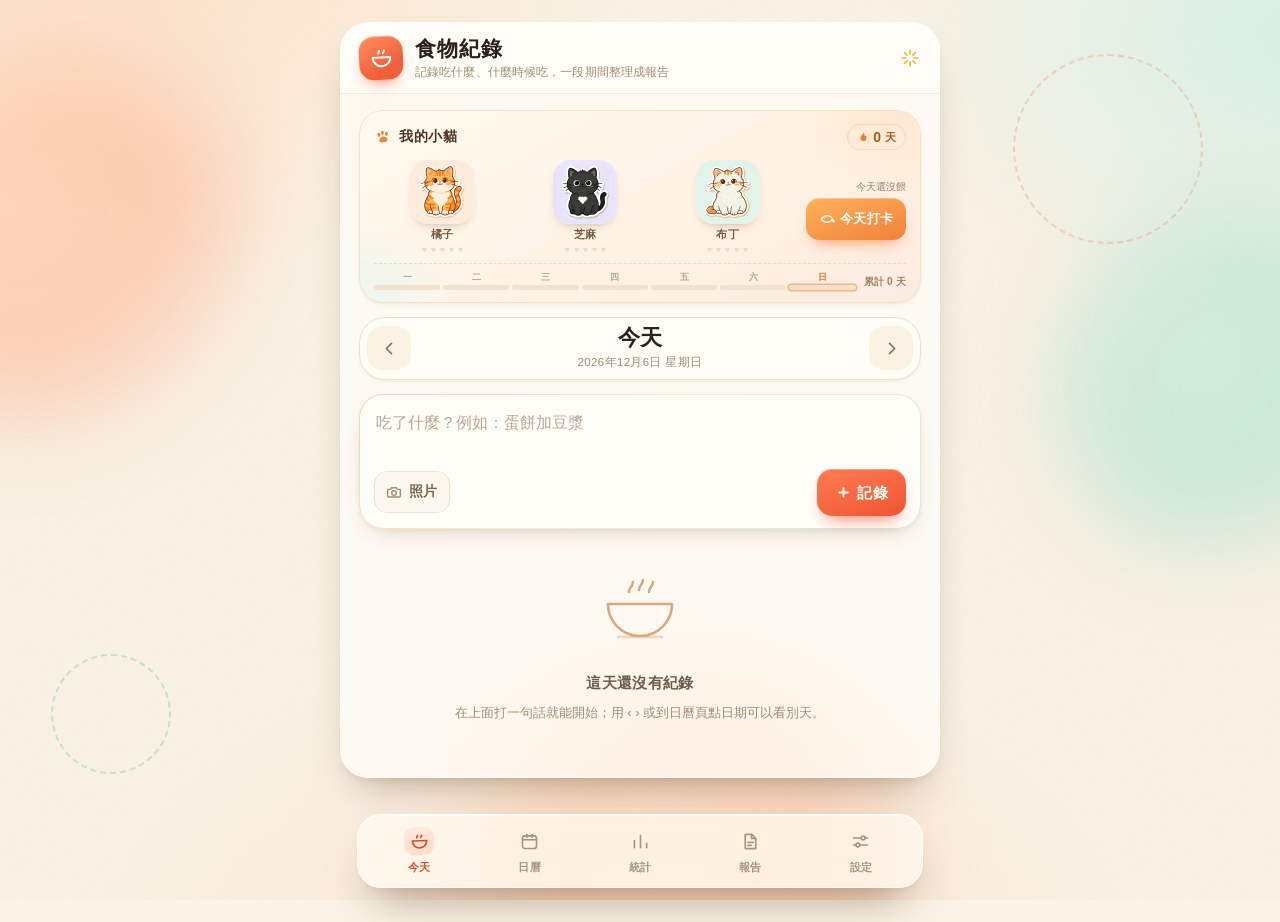
==== commit 7aa228c4: "v0.4: frosted glass shell, floating cards, border spotlight grid, tab bounce" ====
--- a/index.html
+++ b/index.html
@@ -158,7 +158,7 @@
       </div>
       <div class="period" id="periodLine"></div>
 
-      <div class="tiles" id="statTiles"></div>
+      <div class="tiles spotgrid" id="statTiles"></div>
 
       <div class="sec">
         <h3><span class="sq mint"></span>記錄完整度</h3>
@@ -175,6 +175,12 @@
         <div class="hours" id="hourBars"></div>
         <div class="axisline"><span>0</span><span>6</span><span>12</span><span>18</span><span>23</span></div>
         <div class="hint" id="timeLine"></div>
+      </div>
+
+      <div class="sec no-print">
+        <h3><span class="sq tomato"></span>徽章</h3>
+        <div class="badgewall spotgrid" id="badgeWall"></div>
+        <div class="hint" id="badgeWallHint"></div>
       </div>
     </section>
 
--- a/styles.css
+++ b/styles.css
@@ -1266,13 +1266,13 @@
 .badgehex{animation:badgePop .5s .34s cubic-bezier(.34,1.4,.64,1) both}
 @keyframes badgePop{0%{transform:scale(.92)}60%{transform:scale(1.045)}100%{transform:scale(1)}}
 
-.hex-stroke{fill:none;stroke:var(--tomato);stroke-width:5.5;stroke-linejoin:round;
+.hex-stroke{fill:none;stroke:var(--bx,var(--tomato));stroke-width:5.5;stroke-linejoin:round;
   stroke-dasharray:100;stroke-dashoffset:100;
-  filter:drop-shadow(0 3px 8px rgba(240,96,58,.24))}
+  filter:drop-shadow(0 3px 8px rgba(240,96,58,.18))}
 .badgefx.on .hex-stroke{animation:hexDraw .62s .04s ease-out forwards}
 @keyframes hexDraw{to{stroke-dashoffset:0}}
 
-.hex-fill{fill:var(--tomato-soft);stroke:none;opacity:0}
+.hex-fill{fill:var(--tomato-soft);fill:color-mix(in srgb, var(--bx,var(--tomato)) 14%, #FFFDF8);stroke:none;opacity:0}
 .badgefx.on .hex-fill{animation:hexFill .4s .5s ease-out forwards}
 @keyframes hexFill{to{opacity:1}}
 
@@ -1311,4 +1311,110 @@
   .badgefx.on .badgetitle,.badgefx.on .badgesub,.badgefx.on .badgetap{animation:none;opacity:1;transform:none}
   .badgefx.on .badgerays,.badgefx.on .badgewrap{animation:none}
 }
-@media (max-width:380px){.badgewrap{width:148px;height:148px}.badgecard{padding:22px 22px 18px}}+@media (max-width:380px){.badgewrap{width:148px;height:148px}.badgecard{padding:22px 22px 18px}}
+/* ---------- 徽章牆（統計頁） ---------- */
+.badgewall{display:grid;grid-template-columns:repeat(3,1fr);gap:10px;margin:6px 0 8px}
+.bdg{display:flex;flex-direction:column;align-items:center;gap:3px;padding:12px 6px 10px;
+  border-radius:var(--r-md);border:1px solid var(--line-2);background:var(--paper);text-align:center}
+.bdg.got{border-color:var(--line);background:linear-gradient(180deg,var(--paper),var(--paper-2));box-shadow:var(--sh-1)}
+.bdghex{position:relative;width:52px;height:52px;display:grid;place-items:center;margin-bottom:2px}
+.bdghex svg{position:absolute;inset:0;width:100%;height:100%}
+.bdghex path{fill:none;stroke:var(--bc);stroke-width:4;stroke-linejoin:round}
+.bdg.got .bdghex path{fill:var(--bc);fill-opacity:.1}
+.bdghex b{position:relative;font-family:var(--font-num);font-weight:900;font-size:15px;line-height:1;color:var(--bc)}
+.bdg.lock .bdghex path{stroke:var(--ink-3);stroke-dasharray:5 5;stroke-width:3;opacity:.5;fill:none}
+.bdg.lock .bdghex b{color:var(--ink-3);opacity:.7;font-weight:700;font-size:13px}
+.bdgt{font-size:12px;font-weight:700;color:var(--ink);line-height:1.35}
+.bdg.lock .bdgt{color:var(--ink-3);font-weight:500}
+.bdgs{font-size:10px;color:var(--ink-3);letter-spacing:.02em}
+@media (max-width:360px){.badgewall{gap:8px}.bdghex{width:46px;height:46px}.bdgt{font-size:11.5px}}
+/* ---------- 磨砂玻璃 / 懸浮層次 ---------- */
+:root{
+  --glass:rgba(255,253,248,.72);
+  --glass-2:rgba(255,253,248,.58);
+  --glass-line:rgba(255,255,255,.66);
+  --shadow-float:0 22px 44px -20px rgba(85,54,22,.42), 0 6px 14px -8px rgba(85,54,22,.18);
+}
+
+/* 應用外殼：磨砂玻璃，讓背後的暖色光斑透上來（列印時還原白底） */
+@media screen{
+  .app{
+    background:var(--glass);
+    -webkit-backdrop-filter:blur(22px) saturate(1.35);
+    backdrop-filter:blur(22px) saturate(1.35);
+    border:1px solid var(--glass-line);
+    box-shadow:var(--shadow-float), inset 0 1px 0 rgba(255,255,255,.55);
+  }
+}
+
+/* 底部導覽：更透、更磨砂、浮起來 */
+.tabbar{
+  background:rgba(255,253,248,.66);
+  -webkit-backdrop-filter:blur(26px) saturate(1.6);
+  backdrop-filter:blur(26px) saturate(1.6);
+  border:1px solid var(--glass-line);
+  box-shadow:0 26px 46px -20px rgba(85,54,22,.55), 0 4px 10px -6px rgba(85,54,22,.2), inset 0 1px 0 rgba(255,255,255,.7);
+}
+
+/* 卡片：懸浮感（桌機游標移上來會輕輕浮起） */
+@media (hover:hover) and (pointer:fine){
+  .tile,.bdg,.cat,.card{
+    transition:transform .22s cubic-bezier(.2,.9,.3,1.2), box-shadow .22s ease;
+  }
+  .tile:hover,.bdg:hover,.cat:hover{transform:translateY(-3px);box-shadow:var(--shadow-float)}
+  .card:hover{transform:translateY(-2px);box-shadow:0 16px 30px -18px rgba(85,54,22,.4)}
+}
+
+/* ---------- 邊框聚光（游標經過卡片群時） ---------- */
+.spotgrid{--spot-color:var(--tomato)}
+.spot{position:relative}
+.spot::before{
+  content:"";position:absolute;inset:0;border-radius:inherit;pointer-events:none;
+  background:radial-gradient(180px circle at var(--x,50%) var(--y,50%), color-mix(in srgb, var(--spot-color) 16%, transparent), transparent 70%);
+  opacity:0;transition:opacity .3s ease;
+}
+.spot::after{
+  content:"";position:absolute;inset:0;border-radius:inherit;pointer-events:none;padding:1px;
+  background:radial-gradient(150px circle at var(--x,50%) var(--y,50%), color-mix(in srgb, var(--spot-color) 78%, transparent), transparent 72%);
+  -webkit-mask:linear-gradient(#000 0 0) content-box, linear-gradient(#000 0 0);
+  -webkit-mask-composite:xor;mask-composite:exclude;
+  opacity:0;transition:opacity .3s ease;
+}
+.spot.on::before{opacity:1}
+.spot.on:not(.tile)::after{opacity:1}
+
+/* 統計磚自己有裝飾用的 ::after（右上圓點），聚光只加內光暈＋邊框提亮，不動它的 ::after */
+.tile.spot::before{
+  background:radial-gradient(190px circle at var(--x,50%) var(--y,50%), color-mix(in srgb, var(--spot-color) 22%, transparent), transparent 72%);
+}
+.tile.spot.on{
+  border-color:color-mix(in srgb, var(--spot-color) 45%, #fff);
+  box-shadow:0 12px 26px -16px color-mix(in srgb, var(--spot-color) 55%, transparent), var(--sh-1);
+}
+
+/* ---------- 頁籤彈跳（點下去：壓扁 → 跳起 → 落地回彈） ---------- */
+.tabbar button.hop{animation:tabHop .62s cubic-bezier(.32,.72,.28,1) both}
+@keyframes tabHop{
+  0%{transform:translateY(0) scale(1,1)}
+  16%{transform:translateY(3px) scale(1.07,.86)}
+  44%{transform:translateY(-8px) scale(.93,1.09)}
+  64%{transform:translateY(1px) scale(1.09,.9)}
+  82%{transform:translateY(-2px) scale(.98,1.03)}
+  100%{transform:translateY(0) scale(1,1)}
+}
+.tabbar button.hop .ic{animation:tabIcHop .62s cubic-bezier(.32,.72,.28,1.4) both}
+@keyframes tabIcHop{
+  0%{transform:translateY(0) rotate(0)}
+  44%{transform:translateY(-3px) rotate(-7deg)}
+  70%{transform:translateY(1px) rotate(3deg)}
+  100%{transform:translateY(0) rotate(0)}
+}
+
+@media (prefers-reduced-motion: reduce){
+  .tabbar button.hop,.tabbar button.hop .ic{animation:none}
+  .spot::before,.spot::after{transition:none}
+}
+.t-mint{--spot-color:var(--mint)}
+.t-tomato{--spot-color:var(--tomato)}
+.t-grape{--spot-color:var(--grape)}
+.t-sun{--spot-color:var(--sun)}
--- a/styles.css
+++ b/styles.css
@@ -1266,13 +1266,13 @@
 .badgehex{animation:badgePop .5s .34s cubic-bezier(.34,1.4,.64,1) both}
 @keyframes badgePop{0%{transform:scale(.92)}60%{transform:scale(1.045)}100%{transform:scale(1)}}
 
-.hex-stroke{fill:none;stroke:var(--tomato);stroke-width:5.5;stroke-linejoin:round;
+.hex-stroke{fill:none;stroke:var(--bx,var(--tomato));stroke-width:5.5;stroke-linejoin:round;
   stroke-dasharray:100;stroke-dashoffset:100;
-  filter:drop-shadow(0 3px 8px rgba(240,96,58,.24))}
+  filter:drop-shadow(0 3px 8px rgba(240,96,58,.18))}
 .badgefx.on .hex-stroke{animation:hexDraw .62s .04s ease-out forwards}
 @keyframes hexDraw{to{stroke-dashoffset:0}}
 
-.hex-fill{fill:var(--tomato-soft);stroke:none;opacity:0}
+.hex-fill{fill:var(--tomato-soft);fill:color-mix(in srgb, var(--bx,var(--tomato)) 14%, #FFFDF8);stroke:none;opacity:0}
 .badgefx.on .hex-fill{animation:hexFill .4s .5s ease-out forwards}
 @keyframes hexFill{to{opacity:1}}
 
@@ -1311,4 +1311,110 @@
   .badgefx.on .badgetitle,.badgefx.on .badgesub,.badgefx.on .badgetap{animation:none;opacity:1;transform:none}
   .badgefx.on .badgerays,.badgefx.on .badgewrap{animation:none}
 }
-@media (max-width:380px){.badgewrap{width:148px;height:148px}.badgecard{padding:22px 22px 18px}}+@media (max-width:380px){.badgewrap{width:148px;height:148px}.badgecard{padding:22px 22px 18px}}
+/* ---------- 徽章牆（統計頁） ---------- */
+.badgewall{display:grid;grid-template-columns:repeat(3,1fr);gap:10px;margin:6px 0 8px}
+.bdg{display:flex;flex-direction:column;align-items:center;gap:3px;padding:12px 6px 10px;
+  border-radius:var(--r-md);border:1px solid var(--line-2);background:var(--paper);text-align:center}
+.bdg.got{border-color:var(--line);background:linear-gradient(180deg,var(--paper),var(--paper-2));box-shadow:var(--sh-1)}
+.bdghex{position:relative;width:52px;height:52px;display:grid;place-items:center;margin-bottom:2px}
+.bdghex svg{position:absolute;inset:0;width:100%;height:100%}
+.bdghex path{fill:none;stroke:var(--bc);stroke-width:4;stroke-linejoin:round}
+.bdg.got .bdghex path{fill:var(--bc);fill-opacity:.1}
+.bdghex b{position:relative;font-family:var(--font-num);font-weight:900;font-size:15px;line-height:1;color:var(--bc)}
+.bdg.lock .bdghex path{stroke:var(--ink-3);stroke-dasharray:5 5;stroke-width:3;opacity:.5;fill:none}
+.bdg.lock .bdghex b{color:var(--ink-3);opacity:.7;font-weight:700;font-size:13px}
+.bdgt{font-size:12px;font-weight:700;color:var(--ink);line-height:1.35}
+.bdg.lock .bdgt{color:var(--ink-3);font-weight:500}
+.bdgs{font-size:10px;color:var(--ink-3);letter-spacing:.02em}
+@media (max-width:360px){.badgewall{gap:8px}.bdghex{width:46px;height:46px}.bdgt{font-size:11.5px}}
+/* ---------- 磨砂玻璃 / 懸浮層次 ---------- */
+:root{
+  --glass:rgba(255,253,248,.72);
+  --glass-2:rgba(255,253,248,.58);
+  --glass-line:rgba(255,255,255,.66);
+  --shadow-float:0 22px 44px -20px rgba(85,54,22,.42), 0 6px 14px -8px rgba(85,54,22,.18);
+}
+
+/* 應用外殼：磨砂玻璃，讓背後的暖色光斑透上來（列印時還原白底） */
+@media screen{
+  .app{
+    background:var(--glass);
+    -webkit-backdrop-filter:blur(22px) saturate(1.35);
+    backdrop-filter:blur(22px) saturate(1.35);
+    border:1px solid var(--glass-line);
+    box-shadow:var(--shadow-float), inset 0 1px 0 rgba(255,255,255,.55);
+  }
+}
+
+/* 底部導覽：更透、更磨砂、浮起來 */
+.tabbar{
+  background:rgba(255,253,248,.66);
+  -webkit-backdrop-filter:blur(26px) saturate(1.6);
+  backdrop-filter:blur(26px) saturate(1.6);
+  border:1px solid var(--glass-line);
+  box-shadow:0 26px 46px -20px rgba(85,54,22,.55), 0 4px 10px -6px rgba(85,54,22,.2), inset 0 1px 0 rgba(255,255,255,.7);
+}
+
+/* 卡片：懸浮感（桌機游標移上來會輕輕浮起） */
+@media (hover:hover) and (pointer:fine){
+  .tile,.bdg,.cat,.card{
+    transition:transform .22s cubic-bezier(.2,.9,.3,1.2), box-shadow .22s ease;
+  }
+  .tile:hover,.bdg:hover,.cat:hover{transform:translateY(-3px);box-shadow:var(--shadow-float)}
+  .card:hover{transform:translateY(-2px);box-shadow:0 16px 30px -18px rgba(85,54,22,.4)}
+}
+
+/* ---------- 邊框聚光（游標經過卡片群時） ---------- */
+.spotgrid{--spot-color:var(--tomato)}
+.spot{position:relative}
+.spot::before{
+  content:"";position:absolute;inset:0;border-radius:inherit;pointer-events:none;
+  background:radial-gradient(180px circle at var(--x,50%) var(--y,50%), color-mix(in srgb, var(--spot-color) 16%, transparent), transparent 70%);
+  opacity:0;transition:opacity .3s ease;
+}
+.spot::after{
+  content:"";position:absolute;inset:0;border-radius:inherit;pointer-events:none;padding:1px;
+  background:radial-gradient(150px circle at var(--x,50%) var(--y,50%), color-mix(in srgb, var(--spot-color) 78%, transparent), transparent 72%);
+  -webkit-mask:linear-gradient(#000 0 0) content-box, linear-gradient(#000 0 0);
+  -webkit-mask-composite:xor;mask-composite:exclude;
+  opacity:0;transition:opacity .3s ease;
+}
+.spot.on::before{opacity:1}
+.spot.on:not(.tile)::after{opacity:1}
+
+/* 統計磚自己有裝飾用的 ::after（右上圓點），聚光只加內光暈＋邊框提亮，不動它的 ::after */
+.tile.spot::before{
+  background:radial-gradient(190px circle at var(--x,50%) var(--y,50%), color-mix(in srgb, var(--spot-color) 22%, transparent), transparent 72%);
+}
+.tile.spot.on{
+  border-color:color-mix(in srgb, var(--spot-color) 45%, #fff);
+  box-shadow:0 12px 26px -16px color-mix(in srgb, var(--spot-color) 55%, transparent), var(--sh-1);
+}
+
+/* ---------- 頁籤彈跳（點下去：壓扁 → 跳起 → 落地回彈） ---------- */
+.tabbar button.hop{animation:tabHop .62s cubic-bezier(.32,.72,.28,1) both}
+@keyframes tabHop{
+  0%{transform:translateY(0) scale(1,1)}
+  16%{transform:translateY(3px) scale(1.07,.86)}
+  44%{transform:translateY(-8px) scale(.93,1.09)}
+  64%{transform:translateY(1px) scale(1.09,.9)}
+  82%{transform:translateY(-2px) scale(.98,1.03)}
+  100%{transform:translateY(0) scale(1,1)}
+}
+.tabbar button.hop .ic{animation:tabIcHop .62s cubic-bezier(.32,.72,.28,1.4) both}
+@keyframes tabIcHop{
+  0%{transform:translateY(0) rotate(0)}
+  44%{transform:translateY(-3px) rotate(-7deg)}
+  70%{transform:translateY(1px) rotate(3deg)}
+  100%{transform:translateY(0) rotate(0)}
+}
+
+@media (prefers-reduced-motion: reduce){
+  .tabbar button.hop,.tabbar button.hop .ic{animation:none}
+  .spot::before,.spot::after{transition:none}
+}
+.t-mint{--spot-color:var(--mint)}
+.t-tomato{--spot-color:var(--tomato)}
+.t-grape{--spot-color:var(--grape)}
+.t-sun{--spot-color:var(--sun)}
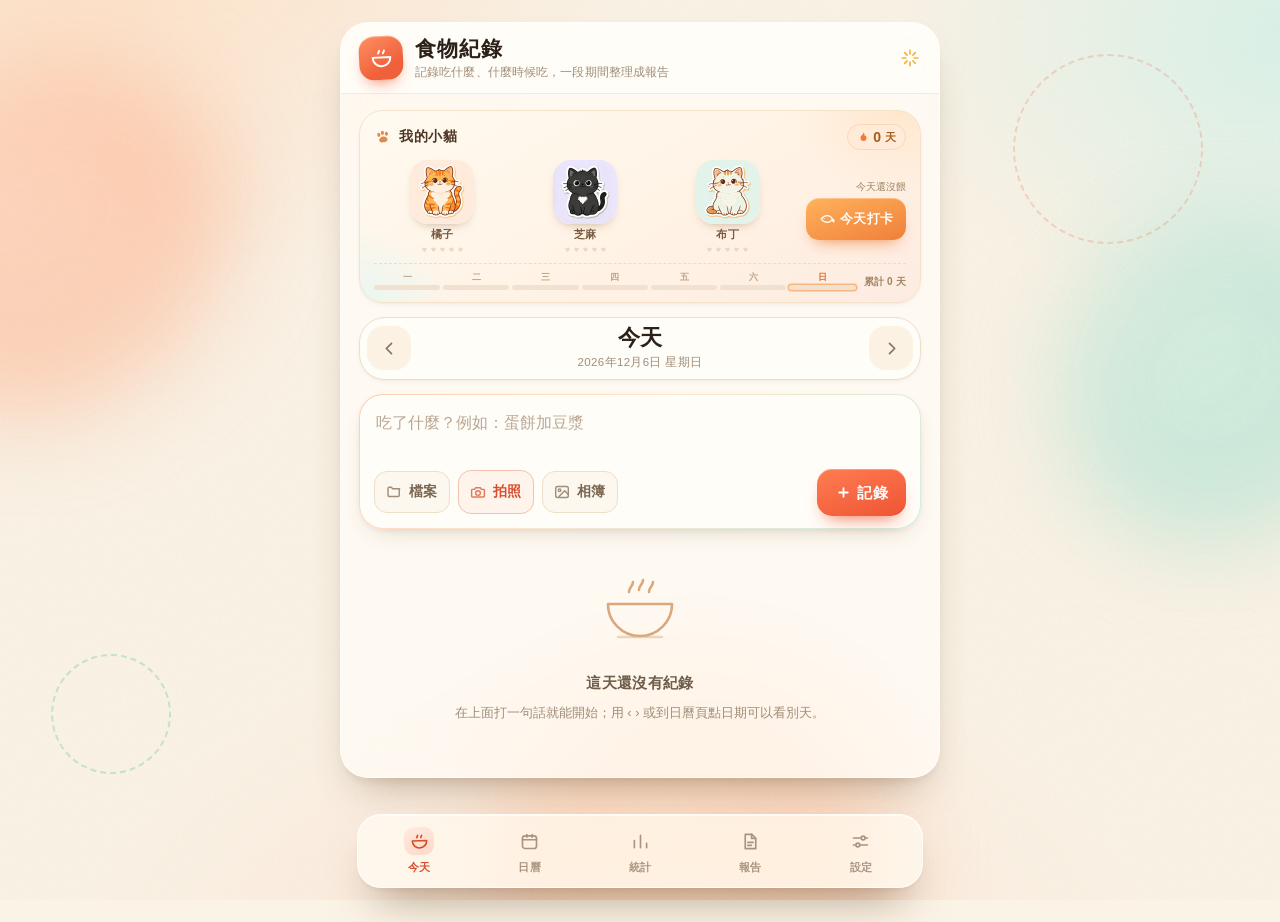
==== commit 9a7a123a: "v0.5: 三入口（檔案/拍照/相簿）＋一筆最多 6 張照片、編輯可換照片 - 拍照入口用 capture=environment 直開相機；檔案入口 multiple 可多選 - 待附照片縮圖條：單" ====
--- a/index.html
+++ b/index.html
@@ -95,23 +95,48 @@
         <label class="sr-only" for="quickText">吃了什麼</label>
         <textarea id="quickText" rows="2" placeholder="吃了什麼？例如：蛋餅加豆漿"></textarea>
         <div class="crow">
-          <button class="chipbtn" id="photoBtn" type="button">
+          <button class="chipbtn" id="fileBtn" type="button">
+            <span class="ico" aria-hidden="true">
+              <svg viewBox="0 0 24 24" fill="none" stroke="currentColor" stroke-width="1.9" stroke-linecap="round" stroke-linejoin="round">
+                <path d="M4 7.2A1.6 1.6 0 0 1 5.6 5.6h2.9l1.6 2h9.3A1.6 1.6 0 0 1 19 9.2v7.2A1.6 1.6 0 0 1 17.4 18H5.6A1.6 1.6 0 0 1 4 16.4Z"></path>
+              </svg>
+            </span>
+            <span>檔案</span>
+          </button>
+          <button class="chipbtn shot" id="cameraBtn" type="button">
             <span class="ico" aria-hidden="true">
               <svg viewBox="0 0 24 24" fill="none" stroke="currentColor" stroke-width="1.9" stroke-linecap="round" stroke-linejoin="round">
                 <path d="M4.5 8.5h3l1.4-2.2h6.2l1.4 2.2h3a1 1 0 0 1 1 1v8.2a1 1 0 0 1-1 1h-15a1 1 0 0 1-1-1V9.5a1 1 0 0 1 1-1Z"></path>
                 <circle cx="12" cy="13.4" r="3.1"></circle>
               </svg>
             </span>
-            <span id="photoLabel">照片</span>
+            <span>拍照</span>
           </button>
-          <span class="hint" id="photoHint"></span>
+          <button class="chipbtn" id="photoBtn" type="button">
+            <span class="ico" aria-hidden="true">
+              <svg viewBox="0 0 24 24" fill="none" stroke="currentColor" stroke-width="1.9" stroke-linecap="round" stroke-linejoin="round">
+                <rect x="3.6" y="4.6" width="16.8" height="14.8" rx="2.4"></rect>
+                <circle cx="8.8" cy="9.8" r="1.7"></circle>
+                <path d="M20.4 15.2 15.6 10.4 8 18"></path>
+              </svg>
+            </span>
+            <span id="photoLabel">相簿</span>
+          </button>
           <span class="spacer"></span>
           <button class="primary" id="addBtn" type="button">
-            <svg viewBox="0 0 24 24" fill="none" stroke="currentColor" stroke-width="2.6" stroke-linecap="round" aria-hidden="true"><path d="M12 6v12M6 12h12"></path></svg>
+            <svg class="picon" viewBox="0 0 24 24" fill="none" stroke="currentColor" stroke-width="2.6" stroke-linecap="round" aria-hidden="true"><path d="M12 6v12M6 12h12"></path></svg>
             <span>記錄</span>
           </button>
         </div>
-        <input type="file" id="photoInput" accept="image/*" hidden>
+        <div class="photostrip" id="photoStrip" hidden></div>
+        <div class="photofoot" id="photoFoot" hidden>
+          <span class="hint" id="photoHint"></span>
+          <button class="clearph" id="photoClear" type="button">全部清除</button>
+        </div>
+        <input type="file" id="photoInput" accept="image/*" multiple hidden>
+        <input type="file" id="cameraInput" accept="image/*" capture="environment" hidden>
+        <input type="file" id="fileInput" accept="image/*,.heic,.heif" multiple hidden>
+        <input type="file" id="editPhotoInput" accept="image/*,.heic,.heif" multiple hidden>
       </div>
 
       <div class="freq" id="freqWrap" hidden>
@@ -211,9 +236,9 @@
           <path d="M7 17H5.2a1.2 1.2 0 0 1-1.2-1.2v-5.6A1.2 1.2 0 0 1 5.2 9h13.6a1.2 1.2 0 0 1 1.2 1.2v5.6a1.2 1.2 0 0 1-1.2 1.2H17"></path>
           <path d="M7 13.5h10v6H7Z"></path>
         </svg>
-        <span>列印 / 存成 PDF</span>
-      </button>
-      <div class="hint center no-print">在列印對話框選「另存為 PDF」即可</div>
+        <span>下載 PDF 檔</span>
+      </button>
+      <div class="hint center no-print">直接產生 PDF 存到手機／電腦，不用經過列印對話框　·　<a href="#" id="printRaw" style="color:inherit;text-decoration:underline">改用列印對話框</a></div>
       <div class="sheet" id="reportSheet"></div>
     </section>
 
@@ -258,7 +283,7 @@
         <p>資料只存在這台裝置的瀏覽器裡（IndexedDB），不會上傳。</p>
         <p>換裝置、換網址、清瀏覽器資料、或長時間（超過一週）沒開，都可能看不到舊紀錄，所以請定期「匯出備份」。</p>
         <p class="backupline" id="backupLine">還沒有備份紀錄</p>
-        <p class="ver">目前版本：v0.2（日曆可就地查看與修改）</p>
+        <p class="ver">目前版本：v0.4（PDF 直接下載、磨砂玻璃介面）</p>
       </div>
     </section>
   </main>
--- a/styles.css
+++ b/styles.css
@@ -257,6 +257,129 @@
 .chipbtn:active{transform:scale(.97)}
 .chipbtn.attached{border-color:#A9DED2;background:var(--mint-soft);color:#0E7D69}
 .chipbtn.attached .ico{color:#0E7D69}
+
+.photostrip[hidden],
+.photofoot[hidden]{display:none}
+
+/* 拍照＝主入口（淡橘描邊、略高），檔案／相簿為輔 */
+.chipbtn.shot{
+  border-color:#F3C3AE;
+  background:#FFF4EC;
+  color:var(--tomato-d);
+  min-height:44px;
+}
+.chipbtn.shot .ico{color:#E4795A}
+.chipbtn.shot:hover{background:#FFEBDE;border-color:#EFA987}
+
+/* 待記錄照片：縮圖條 */
+.photostrip{
+  display:flex;
+  gap:8px;
+  margin-top:10px;
+  overflow-x:auto;
+  padding-bottom:2px;
+  scrollbar-width:none;
+  -webkit-overflow-scrolling:touch;
+}
+.photostrip::-webkit-scrollbar{display:none}
+.pthumb{
+  position:relative;
+  flex:0 0 auto;
+  width:66px;height:66px;
+  border-radius:13px;
+  overflow:hidden;
+  background:#F4EADB;
+  box-shadow:inset 0 0 0 1px rgba(120,85,50,.08);
+}
+.pthumb img{width:100%;height:100%;object-fit:cover;display:block}
+.pthumb .px{
+  position:absolute;
+  top:3px;right:3px;
+  width:20px;height:20px;
+  border:0;
+  border-radius:50%;
+  background:rgba(58,46,36,.62);
+  color:#fff;
+  font:inherit;
+  font-size:11px;
+  line-height:1;
+  display:grid;place-items:center;
+  cursor:pointer;
+  -webkit-backdrop-filter:blur(4px);
+  backdrop-filter:blur(4px);
+}
+.pthumb .px:hover{background:rgba(176,86,60,.9)}
+.padd{
+  flex:0 0 auto;
+  width:66px;height:66px;
+  border:1.5px dashed #E7D5BF;
+  border-radius:13px;
+  background:#FDF8EF;
+  color:#B39A7F;
+  font:inherit;
+  font-size:20px;
+  cursor:pointer;
+  display:grid;place-items:center;
+  transition:border-color .18s,color .18s,background .18s;
+}
+.padd:hover{border-color:#F3C3AE;color:var(--tomato-d);background:#FFF6EE}
+.padd:active{transform:scale(.97)}
+.photofoot{display:flex;align-items:center;gap:10px;margin-top:8px}
+.photofoot .hint{font-size:11.5px;color:#A08D78;font-variant-numeric:tabular-nums}
+.clearph{
+  margin-left:auto;
+  border:0;
+  background:none;
+  color:#B0563C;
+  font:inherit;
+  font-size:12px;
+  font-weight:700;
+  cursor:pointer;
+  padding:2px 4px;
+}
+.clearph:hover{text-decoration:underline}
+
+/* 卡片裡的多張照片：3 欄方格 */
+.pgrid{
+  display:grid;
+  grid-template-columns:repeat(3,1fr);
+  gap:6px;
+  margin-top:10px;
+}
+.pgrid img{
+  width:100%;
+  aspect-ratio:1/1;
+  object-fit:cover;
+  display:block;
+  border-radius:13px;
+  background:#F4EADB;
+  box-shadow:inset 0 0 0 1px rgba(120,85,50,.07);
+}
+
+/* 編輯面板裡的照片管理 */
+.editphotos{
+  display:flex;
+  flex-wrap:wrap;
+  gap:7px;
+  margin:2px 0 9px;
+}
+.editphotos .pthumb,
+.editphotos .padd{width:56px;height:56px}
+.editphotos .padd{font-size:17px}
+.editphotos .ephint{font-size:11.5px;color:#A08D78;line-height:56px}
+
+/* 窄螢幕：三顆入口收一點，避免擠到記錄鈕 */
+.chipbtn,.primary{white-space:nowrap}
+@media (max-width:400px){
+  .crow{gap:6px}
+  .chipbtn{padding:6px 8px;font-size:12px;gap:3px;min-height:38px}
+  .chipbtn.shot{min-height:40px}
+  .chipbtn .ico svg{width:15px;height:15px}
+  .primary{padding:10px 12px;font-size:13px;gap:3px;min-height:42px}
+}
+@media (max-width:340px){
+  .primary .picon{display:none}
+}
 
 .primary{
   display:inline-flex;
@@ -523,10 +646,7 @@
 
 .card{
   position:relative;
-  display:flex;
-  flex-wrap:wrap;
-  align-items:flex-start;
-  gap:10px;
+  display:block;
   padding:14px;
   margin-bottom:10px;
   background:var(--paper);
@@ -544,6 +664,7 @@
 @media (hover:hover){
   .card:hover{transform:translateY(-2px);box-shadow:var(--sh-2);border-color:#F3E0C8}
 }
+.card .cardtop{display:flex;flex-wrap:wrap;align-items:flex-start;gap:10px}
 .card .cardmain{flex:1;min-width:0}
 .card .meta{display:flex;align-items:center;gap:7px;flex-wrap:wrap}
 .card .time{
@@ -1031,6 +1152,8 @@
   padding:1px 6px;
 }
 .rphoto{width:100%;max-width:260px;border-radius:14px;margin:8px 0 4px;box-shadow:var(--sh-1)}
+.rphotos{display:flex;flex-wrap:wrap;gap:7px;margin:8px 0 4px}
+.rphotos .rphoto{width:auto;max-width:none;height:96px;margin:0}
 .rsum{
   font-size:12.5px;
   line-height:1.9;
--- a/styles.css
+++ b/styles.css
@@ -257,6 +257,129 @@
 .chipbtn:active{transform:scale(.97)}
 .chipbtn.attached{border-color:#A9DED2;background:var(--mint-soft);color:#0E7D69}
 .chipbtn.attached .ico{color:#0E7D69}
+
+.photostrip[hidden],
+.photofoot[hidden]{display:none}
+
+/* 拍照＝主入口（淡橘描邊、略高），檔案／相簿為輔 */
+.chipbtn.shot{
+  border-color:#F3C3AE;
+  background:#FFF4EC;
+  color:var(--tomato-d);
+  min-height:44px;
+}
+.chipbtn.shot .ico{color:#E4795A}
+.chipbtn.shot:hover{background:#FFEBDE;border-color:#EFA987}
+
+/* 待記錄照片：縮圖條 */
+.photostrip{
+  display:flex;
+  gap:8px;
+  margin-top:10px;
+  overflow-x:auto;
+  padding-bottom:2px;
+  scrollbar-width:none;
+  -webkit-overflow-scrolling:touch;
+}
+.photostrip::-webkit-scrollbar{display:none}
+.pthumb{
+  position:relative;
+  flex:0 0 auto;
+  width:66px;height:66px;
+  border-radius:13px;
+  overflow:hidden;
+  background:#F4EADB;
+  box-shadow:inset 0 0 0 1px rgba(120,85,50,.08);
+}
+.pthumb img{width:100%;height:100%;object-fit:cover;display:block}
+.pthumb .px{
+  position:absolute;
+  top:3px;right:3px;
+  width:20px;height:20px;
+  border:0;
+  border-radius:50%;
+  background:rgba(58,46,36,.62);
+  color:#fff;
+  font:inherit;
+  font-size:11px;
+  line-height:1;
+  display:grid;place-items:center;
+  cursor:pointer;
+  -webkit-backdrop-filter:blur(4px);
+  backdrop-filter:blur(4px);
+}
+.pthumb .px:hover{background:rgba(176,86,60,.9)}
+.padd{
+  flex:0 0 auto;
+  width:66px;height:66px;
+  border:1.5px dashed #E7D5BF;
+  border-radius:13px;
+  background:#FDF8EF;
+  color:#B39A7F;
+  font:inherit;
+  font-size:20px;
+  cursor:pointer;
+  display:grid;place-items:center;
+  transition:border-color .18s,color .18s,background .18s;
+}
+.padd:hover{border-color:#F3C3AE;color:var(--tomato-d);background:#FFF6EE}
+.padd:active{transform:scale(.97)}
+.photofoot{display:flex;align-items:center;gap:10px;margin-top:8px}
+.photofoot .hint{font-size:11.5px;color:#A08D78;font-variant-numeric:tabular-nums}
+.clearph{
+  margin-left:auto;
+  border:0;
+  background:none;
+  color:#B0563C;
+  font:inherit;
+  font-size:12px;
+  font-weight:700;
+  cursor:pointer;
+  padding:2px 4px;
+}
+.clearph:hover{text-decoration:underline}
+
+/* 卡片裡的多張照片：3 欄方格 */
+.pgrid{
+  display:grid;
+  grid-template-columns:repeat(3,1fr);
+  gap:6px;
+  margin-top:10px;
+}
+.pgrid img{
+  width:100%;
+  aspect-ratio:1/1;
+  object-fit:cover;
+  display:block;
+  border-radius:13px;
+  background:#F4EADB;
+  box-shadow:inset 0 0 0 1px rgba(120,85,50,.07);
+}
+
+/* 編輯面板裡的照片管理 */
+.editphotos{
+  display:flex;
+  flex-wrap:wrap;
+  gap:7px;
+  margin:2px 0 9px;
+}
+.editphotos .pthumb,
+.editphotos .padd{width:56px;height:56px}
+.editphotos .padd{font-size:17px}
+.editphotos .ephint{font-size:11.5px;color:#A08D78;line-height:56px}
+
+/* 窄螢幕：三顆入口收一點，避免擠到記錄鈕 */
+.chipbtn,.primary{white-space:nowrap}
+@media (max-width:400px){
+  .crow{gap:6px}
+  .chipbtn{padding:6px 8px;font-size:12px;gap:3px;min-height:38px}
+  .chipbtn.shot{min-height:40px}
+  .chipbtn .ico svg{width:15px;height:15px}
+  .primary{padding:10px 12px;font-size:13px;gap:3px;min-height:42px}
+}
+@media (max-width:340px){
+  .primary .picon{display:none}
+}
 
 .primary{
   display:inline-flex;
@@ -523,10 +646,7 @@
 
 .card{
   position:relative;
-  display:flex;
-  flex-wrap:wrap;
-  align-items:flex-start;
-  gap:10px;
+  display:block;
   padding:14px;
   margin-bottom:10px;
   background:var(--paper);
@@ -544,6 +664,7 @@
 @media (hover:hover){
   .card:hover{transform:translateY(-2px);box-shadow:var(--sh-2);border-color:#F3E0C8}
 }
+.card .cardtop{display:flex;flex-wrap:wrap;align-items:flex-start;gap:10px}
 .card .cardmain{flex:1;min-width:0}
 .card .meta{display:flex;align-items:center;gap:7px;flex-wrap:wrap}
 .card .time{
@@ -1031,6 +1152,8 @@
   padding:1px 6px;
 }
 .rphoto{width:100%;max-width:260px;border-radius:14px;margin:8px 0 4px;box-shadow:var(--sh-1)}
+.rphotos{display:flex;flex-wrap:wrap;gap:7px;margin:8px 0 4px}
+.rphotos .rphoto{width:auto;max-width:none;height:96px;margin:0}
 .rsum{
   font-size:12.5px;
   line-height:1.9;
